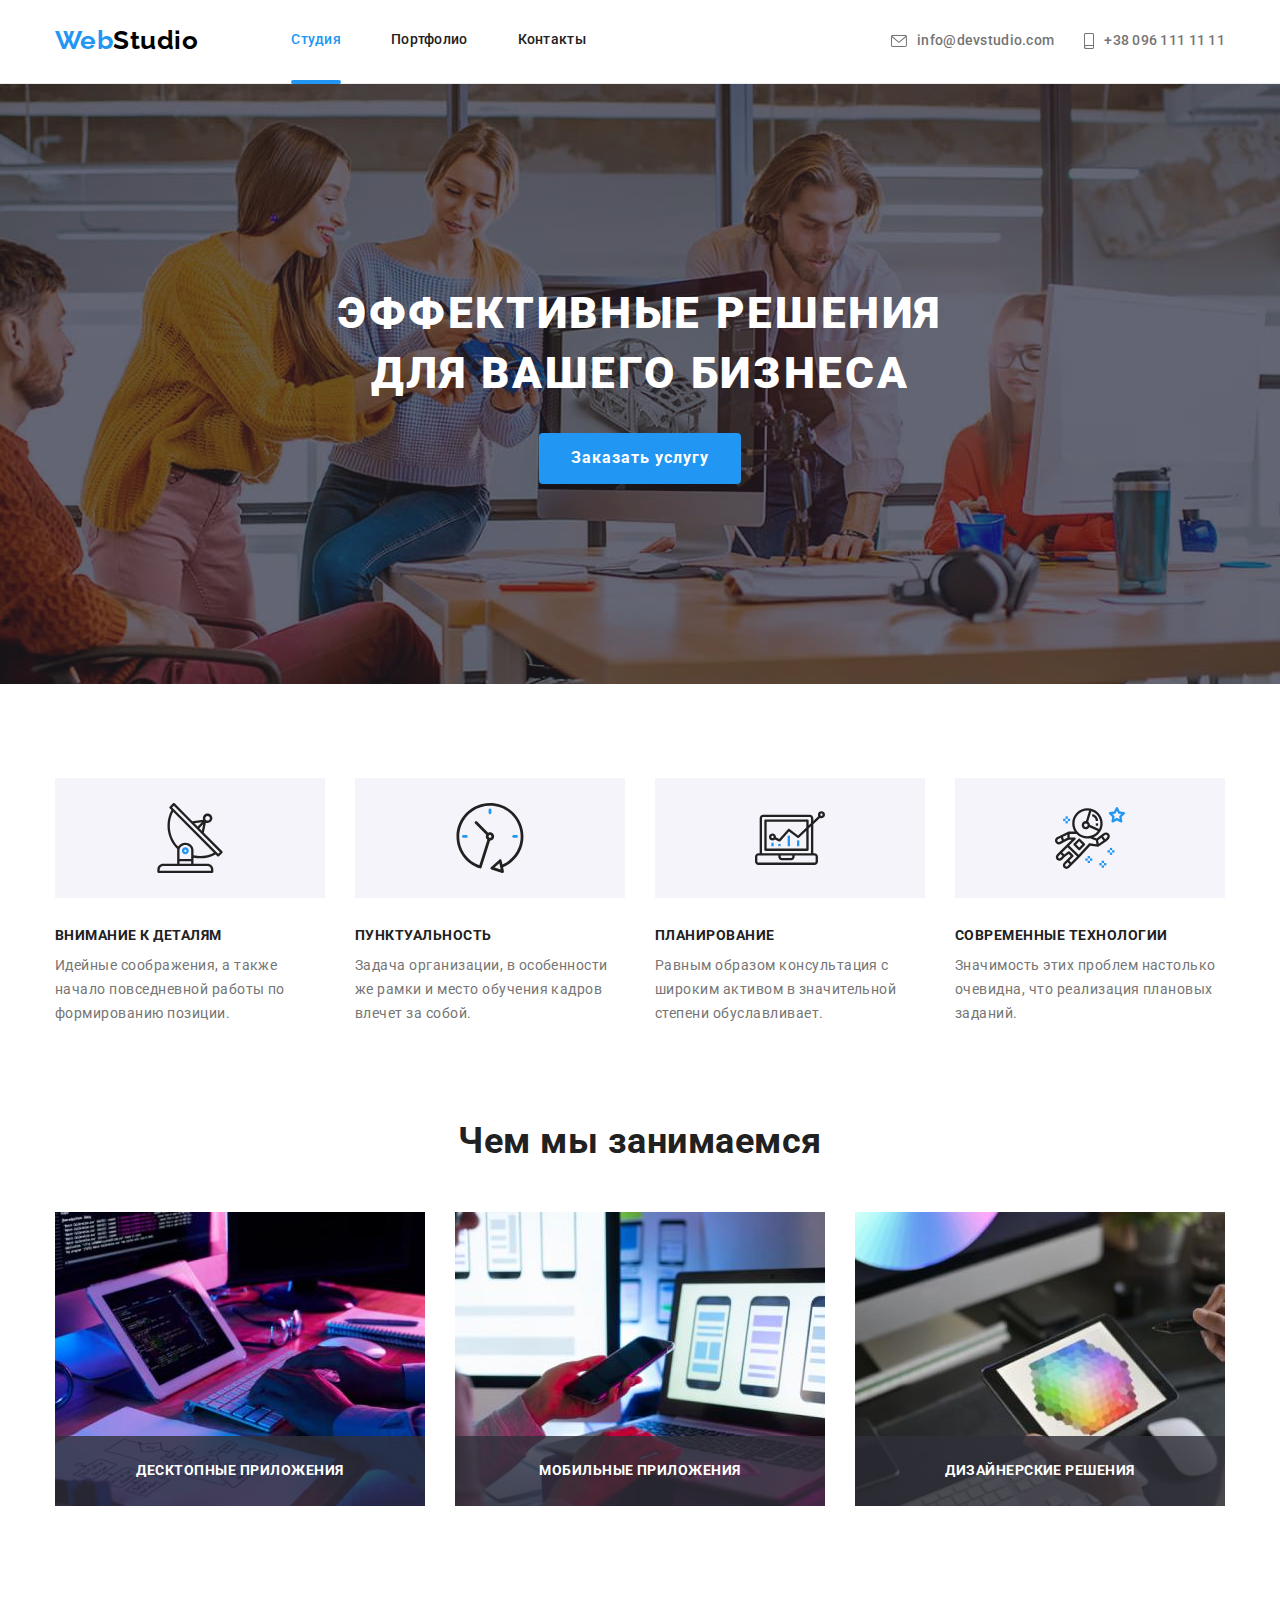
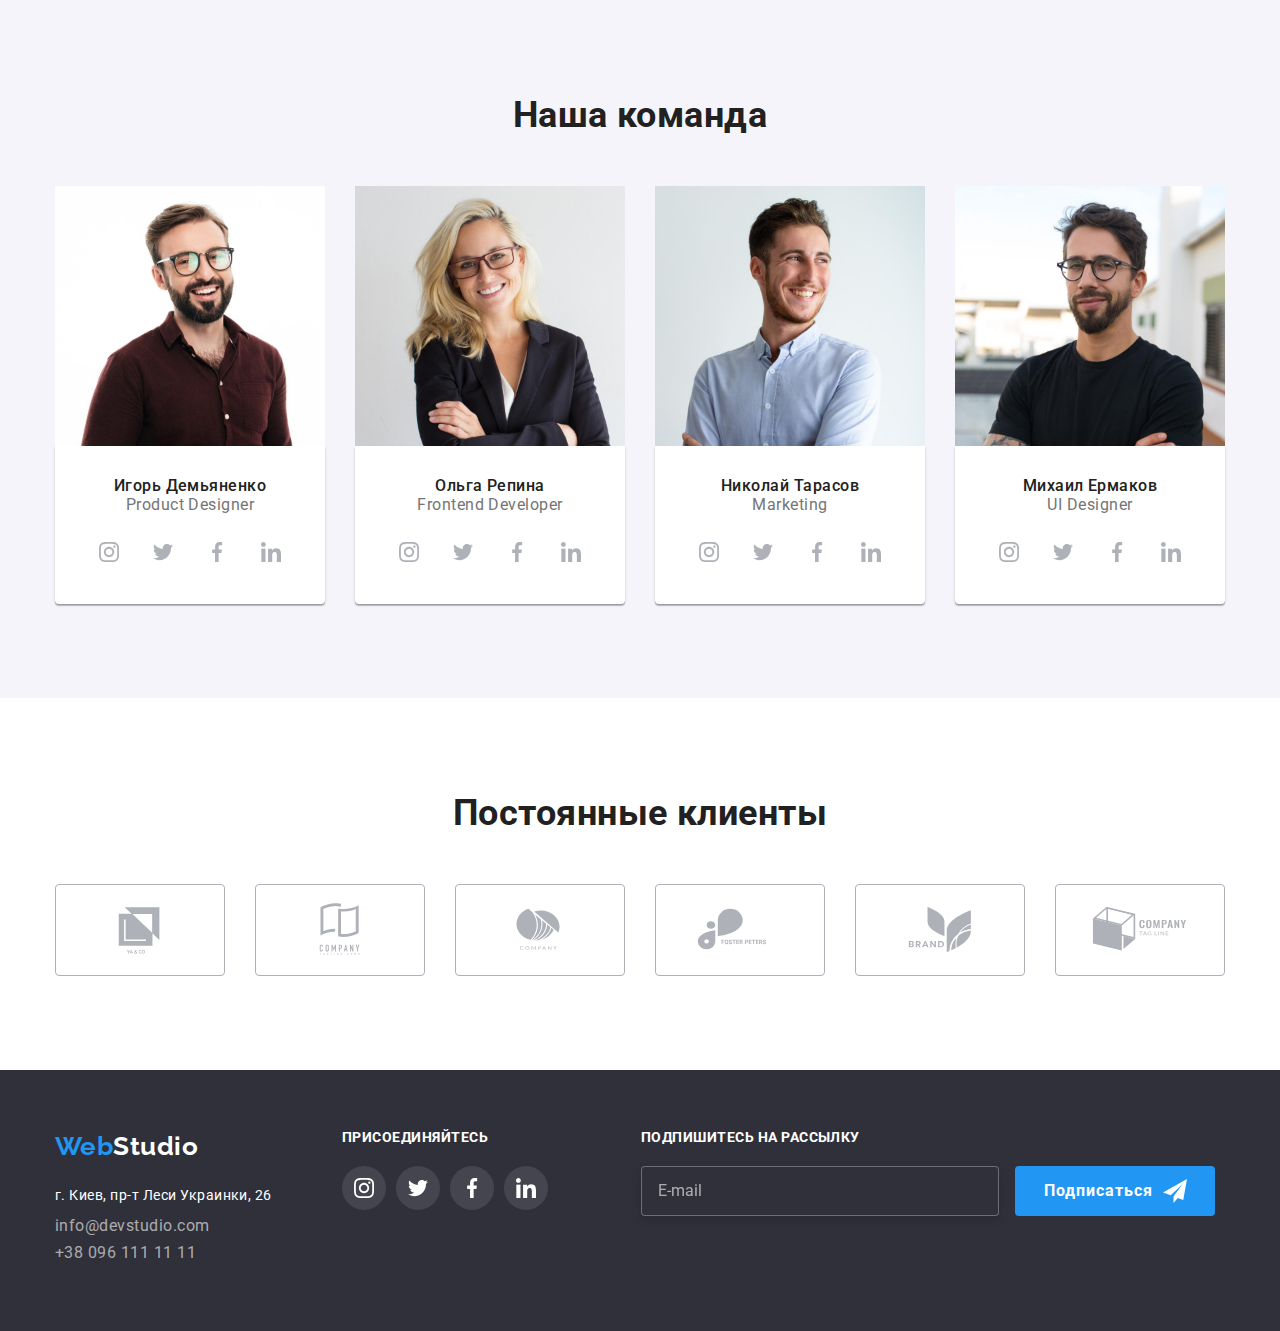
==== index.html @ 159c9cdd "create hw-7" ====
<!DOCTYPE html>
<html lang="ru">

<head>
  <meta charset="UTF-8" />
  <meta http-equiv="X-UA-Compatible" content="IE=edge" />
  <meta name="viewport" content="width=device-width, initial-scale=1.0" />
  <title>Document</title>
  <link rel="preconnect" href="https://fonts.googleapis.com" />
  <link rel="preconnect" href="https://fonts.gstatic.com" crossorigin />
  <link href="https://fonts.googleapis.com/css2?family=Raleway:wght@500&family=Roboto:wght@400;500;700;900&display=swap"
    rel="stylesheet" />
  <link rel="stylesheet" href="https://cdnjs.cloudflare.com/ajax/libs/modern-normalize/1.1.0/modern-normalize.min.css">
  <link rel="stylesheet" href="./css/styles.css" />
</head>


<!-- header -->
<header class="header">
  <div class="container flex">
    <nav class="nav-flex">
      <a class="logo" href="./index.html">Web<span class="logo-header">Studio</span></a>
      <ul class="site-nav">
        <li class="item"><a href="./index.html" class="link current">Студия</a>
        </li>
        <li class="item"><a href="./portfolio.html" class="link">Портфолио</a></li>
        <li class="item"><a href="" class="link">Контакты</a></li>
      </ul>
    </nav>
    <ul class="contact-us">
      <li class="tell-mail">

        <a href="mailto:info@devstudio.com" class="contact">
          <svg class="icon-envelope" width="16" height="12">
            <use href=" ./img/icons.svg#icon-envelope"></use>
          </svg>
          info@devstudio.com</a>

      </li>
      <li class="tell-mail">
        <a href="tell:+380961111111" class="contact">
          <svg class="icon-smartphone" width="10" height="16">
            <use href="./img/icons.svg#icon-smartphone"></use>
          </svg>
          +38 096 111 11 11
        </a>
      </li>
    </ul>
  </div>
</header>

<!-- main -->
<main>

  <!-- banner -->
  <section class="banner">
    <h1 class="banner-title">Эффективные решения <br />для вашего бизнеса</h1>
    <button type="button" class="button primary" data-modal-open>Заказать услугу</button>
  </section>

  <!-- skills -->
  <section class="section skills">
    <div class="container">
      <h2 class="section-title visually-hidden">skills</h2>
      <ul class="list">
        <li class="item">
          <div class="skills-picture">
            <svg class="skills-icon" width="70" height="70">
              <use href="./img/icons.svg#icon-antenna"></use>
            </svg>
          </div>
          <h3 class="title">Внимание к деталям</h3>
          <p class="desc">
            Идейные соображения, а также начало повседневной работы по формированию позиции.
          </p>
        </li>
        <li class="item">
          <div class="skills-picture">
            <svg class="skills-icon" width="70" height="70">
              <use href="./img/icons.svg#icon-clock"></use>
            </svg>
          </div>
          <h3 class="title">Пунктуальность</h3>
          <p class="desc">
            Задача организации, в особенности же рамки и место обучения кадров влечет за собой.
          </p>
        </li>
        <li class="item">
          <div class="skills-picture">
            <svg class="skills-icon" width="70" height="70">
              <use href="./img/icons.svg#icon-diagram"></use>
            </svg>
          </div>
          <h3 class="title">Планирование</h3>
          <p class="desc">
            Равным образом консультация с широким активом в значительной степени обуславливает.
          </p>
        </li>
        <li class="item">
          <div class="skills-picture">
            <svg class="skills-icon" width="70" height="70">
              <use href="./img/icons.svg#icon-astronaut"></use>
            </svg>
          </div>
          <h3 class="title">Современные технологии</h3>
          <p class="desc">
            Значимость этих проблем настолько очевидна, что реализация плановых заданий.
          </p>
        </li>
      </ul>
    </div>
  </section>


  <!-- our specialization -->
  <section class="section specialization">
    <div class="container">
      <h2 class="section-title">Чем мы занимаемся</h2>
      <ul class="list">
        <li class="item">
          <h3 class="title specialization-desc">Десктопные приложения</h3>
          <img src="./img/work-on-laptop1.jpg" alt="Робота на планшеті" width="370" />
        </li>
        <li class="item">
          <h3 class="title specialization-desc">Мобильные приложения</h3>
          <img src="./img/work-on-laptop2.jpg" alt="Робота за ноутбуком" width="370" />
        </li>
        <li class="item">
          <h3 class="title specialization-desc">Дизайнерские решения</h3>
          <img src="./img/work-on-laptop3.jpg" alt="Робота на планшеті" width="370" />
        </li>
      </ul>
    </div>
  </section>


  <!--our crew -->
  <section class="section crew">
    <div class="container">
      <h2 class="section-title">Наша команда</h2>
      <ul class="list">
        <li class="item">
          <img src="./img/ihor-demianenko.jpg" alt="Игорь Демьяненко" width="270" />
          <div class="crew-info">
            <h3 class="title">Игорь Демьяненко</h3>
            <p class="desc">Product Designer</p>

            <!-- social links -->
            <ul class="social-links">
              <li>
                <a href="" class="list-link">
                  <svg class="link-ikon" width="20" height="20">
                    <use href="./img/icons.svg#icon-instagram"></use>
                  </svg>
                </a>
              </li>
              <li>
                <a href="" class="list-link">
                  <svg class=" link-ikon" width="20" height="20">
                    <use href="./img/icons.svg#icon-twitter"></use>
                  </svg>
                </a>
              </li>
              <li>
                <a href="" class="list-link">
                  <svg class=" link-ikon" width="20" height="20">
                    <use href="./img/icons.svg#icon-facebook"></use>
                  </svg>
                </a>
              </li>
              <li>
                <a href="" class="list-link">
                  <svg class=" link-ikon" width="20" height="20">
                    <use href="./img/icons.svg#icon-linkedin"></use>
                  </svg>
                </a>
              </li>
            </ul>
            <!-- end social links -->

          </div>

        </li>
        <li class="item">
          <img src="./img/olha-repina.jpg" alt="Ольга Репина" width="270" />

          <div class="crew-info">
            <h3 class="title">Ольга Репина</h3>
            <p class="desc">Frontend Developer</p>

            <!-- social links -->
            <ul class="social-links">
              <li>
                <a href="" class="list-link">
                  <svg class="link-ikon" width="20" height="20">
                    <use href="./img/icons.svg#icon-instagram"></use>
                  </svg>
                </a>

              </li>
              <li>
                <a href="" class="list-link">
                  <svg class=" link-ikon" width="20" height="20">
                    <use href="./img/icons.svg#icon-twitter"></use>
                  </svg>
                </a>
              </li>
              <li>
                <a href="" class="list-link">
                  <svg class=" link-ikon" width="20" height="20">
                    <use href="./img/icons.svg#icon-facebook"></use>
                  </svg>
                </a>
              </li>
              <li>
                <a href="" class="list-link">
                  <svg class=" link-ikon" width="20" height="20">
                    <use href="./img/icons.svg#icon-linkedin"></use>
                  </svg>
                </a>
              </li>
            </ul>
          </div>

        </li>
        <li class="item">
          <img src="./img/nikolai-tarasov.jpg" alt="Николай Тарасов" width="270" />

          <div class="crew-info">
            <h3 class="title">Николай Тарасов</h3>
            <p class="desc">Marketing</p>

            <!-- social links -->
            <ul class="social-links">
              <li>
                <a href="" class="list-link">
                  <svg class="link-ikon" width="20" height="20">
                    <use href="./img/icons.svg#icon-instagram"></use>
                  </svg>
                </a>

              </li>
              <li>
                <a href="" class="list-link">
                  <svg class=" link-ikon" width="20" height="20">
                    <use href="./img/icons.svg#icon-twitter"></use>
                  </svg>
                </a>
              </li>
              <li>
                <a href="" class="list-link">
                  <svg class=" link-ikon" width="20" height="20">
                    <use href="./img/icons.svg#icon-facebook"></use>
                  </svg>
                </a>
              </li>
              <li>
                <a href="" class="list-link">
                  <svg class=" link-ikon" width="20" height="20">
                    <use href="./img/icons.svg#icon-linkedin"></use>
                  </svg>
                </a>
              </li>
            </ul>
          </div>

        </li>
        <li class="item">
          <img src="./img/mikhail-ermakov.jpg" alt="Михаил Ермаков" width="270" />

          <div class="crew-info">
            <h3 class="title">Михаил Ермаков</h3>
            <p class="desc">UI Designer</p>

            <!-- social links -->
            <ul class="social-links">
              <li>
                <a href="" class="list-link">
                  <svg class="link-ikon" width="20" height="20">
                    <use href="./img/icons.svg#icon-instagram"></use>
                  </svg>
                </a>

              </li>
              <li>
                <a href="" class="list-link">
                  <svg class=" link-ikon" width="20" height="20">
                    <use href="./img/icons.svg#icon-twitter"></use>
                  </svg>
                </a>
              </li>
              <li>
                <a href="" class="list-link">
                  <svg class=" link-ikon" width="20" height="20">
                    <use href="./img/icons.svg#icon-facebook"></use>
                  </svg>
                </a>
              </li>
              <li>
                <a href="" class="list-link">
                  <svg class=" link-ikon" width="20" height="20">
                    <use href="./img/icons.svg#icon-linkedin"></use>
                  </svg>
                </a>
              </li>
            </ul>
          </div>

        </li>
      </ul>
    </div>
  </section>

  <!-- our clients -->
  <section class="section clients">
    <h2 class="section-title">Постоянные клиенты</h2>
    <ul class="container list-client">
      <li class="list-icon">
        <a href="" class="link-client">
          <svg class="clients-icon" width="106" height="60">
            <use href=" ./img/icons.svg#icon-logo-1"></use>
          </svg>
        </a>
      </li>
      <li class=" list-icon">
        <a href="" class=" link-client">
          <svg class="clients-icon" width="106" height="60">
            <use href=" ./img/icons.svg#icon-logo-2"></use>
          </svg>
        </a>
      </li>
      <li class=" list-icon">
        <a href="" class=" link-client">
          <svg class="clients-icon" width="106" height="60">
            <use href=" ./img/icons.svg#icon-logo-3"></use>
          </svg>
        </a>
      </li>
      <li class=" list-icon">
        <a href="" class=" link-client">
          <svg class="clients-icon" width="106" height="60">
            <use href=" ./img/icons.svg#icon-logo-4"></use>
          </svg>
        </a>
      </li>
      <li class=" list-icon">
        <a href="" class=" link-client">
          <svg class="clients-icon" width="106" height="60">
            <use href=" ./img/icons.svg#icon-logo-5"></use>
          </svg>
        </a>
      </li>
      <li class=" list-icon">
        <a href="" class=" link-client">
          <svg class="clients-icon" width="106" height="60">
            <use href=" ./img/icons.svg#icon-logo-6"></use>
          </svg>
        </a>
      </li>

    </ul>
  </section>

</main>


<!-- footer -->
<footer class=" color-footer">
  <div class="container footer-flex">

    <div class="info-footer">
      <a class="logo footer" href="./index.html">Web<span class="logo-footer">Studio</span></a>
      <address class="adress">г. Киев, пр-т Леси Украинки, 26</address>
      <ul>
        <li><a href="mailto:info@devstudio.com" class="contact-footer">info@devstudio.com</a></li>
        <li><a href="tel:+380961111111" class="contact-footer">+38 096 111 11
            11</a></li>
      </ul>
    </div>

    <div class="link-footer">
      <h3 class="title-links-footer">Присоединяйтесь</h3>
      <!-- social links -->
      <ul class="social-links">
        <li>
          <a href="" class="list-link footer-links">
            <svg class="link-ikon" width="20" height="20">
              <use href="./img/icons.svg#icon-instagram"></use>
            </svg>
          </a>
        </li>
        <li>
          <a href="" class="list-link footer-links">
            <svg class=" link-ikon" width="20" height="20">
              <use href="./img/icons.svg#icon-twitter"></use>
            </svg>
          </a>
        </li>
        <li>
          <a href="" class="list-link footer-links">
            <svg class=" link-ikon" width="20" height="20">
              <use href="./img/icons.svg#icon-facebook"></use>
            </svg>
          </a>
        </li>
        <li>
          <a href="" class="list-link footer-links">
            <svg class=" link-ikon" width="20" height="20">
              <use href="./img/icons.svg#icon-linkedin"></use>
            </svg>
          </a>
        </li>
      </ul>
      <!-- end social links -->
    </div>

    <form class="form-footer">
      <label for="email" class="subscribe">
        <span class="title-links-footer">
          Подпишитесь на рассылку
        </span>
        <input type="text" name="email" id="email" placeholder="E-mail">

      </label>
      <button type="submit" class="button primary">
        Подписаться
        <svg class="icon-send" width="24" height="24">
          <use href="./img/icons.svg#icon-send"></use>
        </svg>
      </button>
    </form>

  </div>



</footer>

<!-- MODAL WINDOW -->
<div class="backdrop is-hidden" data-modal>
  <div class="modal">
    <button type="button" class="close" data-modal-close>
      <svg width="20" height="20">
        <use href="./img/icons.svg#icon-close"></use>
      </svg>
    </button>
    <form>
      <h3 class="modal-name">Оставьте свои данные, мы вам перезвоним</h3>

      <label class="form-field">
        <span>Имя</span>
        <input type="text" name="name">
        <svg class="form-icon" width="18" height="18">
          <use href="./img/icons.svg#icon-person-black"></use>
        </svg>

      </label>

      <label class="form-field">
        <span>Телефон</span>
        <input type="tel" name="tel" placeholder=" ">
        <svg class="form-icon" width="18" height="18">
          <use href="./img/icons.svg#icon-phone-black"></use>
        </svg>
      </label>

      <label class="form-field">
        <span>Почта</span>
        <input type="email" name="mail">
        <svg class="form-icon" width="18" height="18">
          <use href="./img/icons.svg#icon-email-black"></use>
        </svg>

      </label>

      <label class="form-field">
        <span>Комментарий</span>
        <textarea name="comment" rows="5" placeholder="Введите текст"></textarea>
      </label>


      <label for="agree" class="agree">
        <input class="checkbox" type="checkbox" name="agreement" value="agree" id="agree">
        <svg class="check-icon" width="16" height="15">
          <use href="./img/icons.svg#icon-check"></use>
        </svg>
        <span class="check"> </span>
        Соглашаюсь с рассылкой и принимаю
      </label>
      <a href=""> Условия договора</a>
      <button type="submit" class="button primary pull">Отправить</button>

    </form>
  </div>
</div>

<script src="./js/modal.js"></script>

</body>

</html>
---- css/styles.css ----
:root {
  --main-text-color: #757575;
  --secondary-text-color: #212121;
  --accent-color: #2196f3;
  --main-white-color: #ffffff;
  --secondary-background-color: #f5f4fa;
  --work-examples-gap: 30px;
  --main-icon-color: #AFB1B8;
}


html {
  box-sizing: border-box;
}

*,
*::before,
*::after {
  box-sizing: inherit;
}

h1,
h2,
h3,
ul,
p {
  margin: 0;
  padding: 0;
}

img {
  display: block;
  max-width: 100%;
  height: auto;
}

ul {
  list-style: none;
}

a {
  text-decoration: none;
  display: inline-block;
}

body {
  font-family: Roboto, sans-serif;
  color: var(--main-text-color);
  letter-spacing: 0.03em;
}

.visually-hidden {
  position: absolute;
  width: 1px;
  height: 1px;
  padding: 0;
  margin: -1px;
  overflow: hidden;
  clip: rect(0, 0, 0, 0);
  white-space: nowrap;
  border: 0;
}

.container {
  width: 1200px;
  margin-left: auto;
  margin-right: auto;
  padding: 0 15px;
}

.header {
  align-items: center;
  border-bottom: 1px solid #ECECEC;
}

.container.flex {
  justify-content: space-between;
  display: flex;
  align-items: center;
}



/* logo */
.logo {
  display: flex;
  align-items: center;
  padding-bottom: 25px;
  padding-top: 24px;

  font-family: 'Raleway', sans-serif;
  font-weight: 700;
  font-size: 26px;
  line-height: 1.3;
  margin-right: 93px;

  transition-duration: 250ms;
  transition-timing-function: cubic-bezier(0.4, 0, 0.2, 1);
}

.logo.footer {
  padding: 0;
  margin-right: 0;
}

.logo .logo-header {
  color: #000000;

  transition-duration: 250ms;
  transition-timing-function: cubic-bezier(0.4, 0, 0.2, 1);
}

.logo .logo-footer {
  color: var(--main-white-color);

  transition-property: color;
  transition-duration: 250ms;
  transition-timing-function: cubic-bezier(0.4, 0, 0.2, 1);
}

.logo,
.logo-footer:hover,
.logo-footer:focus,
.logo-header:hover,
.logo-header:focus {
  color: var(--accent-color);
}



/* site-nav */
.nav-flex {
  display: flex;
}

.site-nav {
  display: flex;



  font-weight: 500;
  font-size: 14px;
  line-height: 1.14;
  letter-spacing: 0.02em;

}

.site-nav .item+.item {
  margin-left: 50px;
}

.site-nav .link {
  color: var(--secondary-text-color);
  padding-top: 32px;
  padding-bottom: 32px;


  transition: color 250ms cubic-bezier(0.4, 0, 0.2, 1);
}

.site-nav .link:hover,
.site-nav .link:focus {
  color: var(--accent-color);

}

.site-nav .link.current {
  color: var(--accent-color);
}

.site-nav .item {
  position: relative;
}

.link.current::after {
  content: "";
  display: flex;
  background-color: var(--accent-color);
  border: 2px solid var(--accent-color);
  border-radius: 2px;
  width: 100%;
  position: absolute;
  right: 0px;
  bottom: -1px;
}

/* contact-us */




.contact-us {
  display: flex;


  font-weight: 500;
  font-size: 14px;
  line-height: 1.14;
  letter-spacing: 0.02em;
}

.contact-us .contact {
  padding-top: 32px;
  padding-bottom: 32px;
  color: var(--main-text-color);
  fill: var(--main-text-color);
}


.contact-us>.tell-mail:not(:last-child) {
  margin-right: 30px;
}

.icon-smartphone,
.icon-envelope {
  margin-right: 10px;
}

.contact {
  display: flex;
  align-items: center;

  transition: color 250ms cubic-bezier(0.4, 0, 0.2, 1),
    fill 250ms cubic-bezier(0.4, 0, 0.2, 1);
}

.contact:hover,
.contact:focus {
  color: var(--accent-color);
  fill: var(--accent-color);

}





/* section */
.section {
  padding-top: 94px;
  padding-bottom: 94px;
}

.skills .title {
  margin-bottom: 10px;
}

.section-title {
  font-weight: 700;
  font-size: 36px;
  line-height: 1.17;
  text-align: center;
  color: var(--secondary-text-color);
  margin-bottom: 50px;
}




/* banner */
.banner {
  max-width: 1600px;
  height: 600px;
  margin-left: auto;
  margin-right: auto;

  background-image:
    linear-gradient(rgba(47, 48, 58, 0.4),
      rgba(47, 48, 58, 0.4)),
    url(../img/zastavka.jpg);

  background-position: center;
  background-repeat: no-repeat;


  text-align: center;
  padding: 200px 0;

}

.banner-title {
  font-weight: 900;
  font-size: 44px;
  line-height: 1.36;
  letter-spacing: 0.06em;
  text-transform: uppercase;
  color: var(--main-white-color);
  margin-bottom: var(--work-examples-gap);
}



/*button*/
.button {
  font-family: inherit;
  cursor: pointer;
  /* min-width: none; */
  /* display: block; */
  border-radius: 4px;
}

.button.secondary.current {
  background: var(--accent-color);
  color: var(--main-white-color);
}

.button.primary {
  padding: 10px 32px;
  font-weight: 700;
  font-size: 16px;
  line-height: 1.88;
  letter-spacing: 0.06em;
  background-color: var(--accent-color);
  color: var(--main-white-color);
  border: none;

  transition-property: background-color;
  transition-duration: 250ms;
  transition-timing-function: cubic-bezier(0.4, 0, 0.2, 1);
}

.button.primary:hover,
.button.primary:focus {
  background: #188CE8;

}

.button.secondary {
  font-weight: 500;
  font-size: 16px;
  line-height: 1.62;
  color: var(--secondary-text-color);
  background: var(--secondary-background-color);
  border: none;
  padding: 6px 22px;

  box-shadow: none;
  transition-property: background-color, color, box-shadow;
  transition-duration: 250ms;
  transition-timing-function: cubic-bezier(0.4, 0, 0.2, 1);
}

.button.secondary:hover,
.button.secondary:focus {
  background: var(--accent-color);
  color: var(--main-white-color);
  box-shadow: 0px 3px 1px rgba(0, 0, 0, 0.1), 0px 1px 2px rgba(0, 0, 0, 0.08), 0px 2px 2px rgba(0, 0, 0, 0.12);
}



/* skills */
.section.skills {
  padding-bottom: 0;
}

.skills .title {
  font-weight: 700;
  font-size: 14px;
  line-height: 1.14;
  text-transform: uppercase;
  color: var(--secondary-text-color);
}

.skills .desc {
  font-size: 14px;
  line-height: 1.71;
}



.skills .list {
  display: flex;
}

.skills .item {
  flex-basis: calc((100% - (3 * 30px) / 4));
  margin-right: 30px;

}

.skills .item:last-child {
  margin-right: 0;
}

.skills-picture {
  width: 270px;
  height: 120px;
  background-color: var(--secondary-background-color);
  margin-bottom: 30px;
}

.skills-picture {
  display: flex;
  justify-content: center;
  align-items: center;
}



/* our specialization */
.specialization .list {
  display: flex;
}



.specialization .list .item {
  width: calc((100% - (3 * 30px) / 4));
  margin-right: 30px;
}

.specialization .list .item:last-child {
  margin-right: 0;
}

.specialization .item {
  position: relative;
}

.specialization-desc {
  text-align: center;
  font-weight: 700;
  font-size: 14px;
  line-height: 1.14;
  text-transform: uppercase;
  color: var(--main-white-color);
  background-color: rgba(47, 48, 58, 0.8);

  position: absolute;
  bottom: 0px;
  left: 0px;
  width: 100%;
  height: 70px;
  display: flex;
  justify-content: center;
  align-items: center;
}



/* our crew */
.section.crew {
  background-color: var(--secondary-background-color);
  text-align: center;
  padding-bottom: 94px;

}

.crew .title {
  font-weight: 500;
  font-size: 16px;
  line-height: 1.19;
  color: var(--secondary-text-color);
}

.crew .desc {
  font-size: 16px;
  line-height: 1.19;
  margin-bottom: 16px;
}

.crew .list {
  display: flex;

}

.crew .list .item:not(:last-child) {
  margin-right: var(--work-examples-gap);
}

.crew-info {
  background-color: var(--main-white-color);
  padding-top: var(--work-examples-gap);
  padding-bottom: var(--work-examples-gap);
  box-shadow: 0px 1px 3px rgba(0, 0, 0, 0.12), 0px 1px 1px rgba(0, 0, 0, 0.14), 0px 2px 1px rgba(0, 0, 0, 0.2);
  border-radius: 0px 0px 4px 4px;
}



/* SOCIAL LINKS */

.social-links {
  display: inline-flex;
}

.social-links>li:not(:last-child) {
  margin-right: 10px;
}

.list-link {
  width: 44px;
  height: 44px;
  display: flex;
  justify-content: center;
  align-items: center;
  fill: var(--main-icon-color);
  border-radius: 22px;

  transition-property: background-color, fill;
  transition-duration: 250ms;
  transition-timing-function: cubic-bezier(0.4, 0, 0.2, 1);
}

.list-link:hover,
.list-link:focus {
  background-color: var(--accent-color);
  fill: var(--main-white-color);
}






/* clients */

.list-client {
  display: flex;
}

.list-icon {
  margin-right: 30px;
}

.list-icon:last-child {
  margin-right: 0px;
}

.link-client {
  width: 170px;
  height: 92px;
  border: 1px solid var(--main-icon-color);
  border-radius: 4px;
  fill: var(--main-icon-color);

  display: flex;
  justify-content: center;
  align-items: center;

  transition-property: fill;
  transition-duration: 250ms;
  transition-timing-function: cubic-bezier(0.4, 0, 0.2, 1);
}

.link-client:hover,
.link-client:focus {
  fill: var(--accent-color);
}





/* footer */
.color-footer .logo {
  margin-bottom: 20px;
}

.adress {
  font-style: normal;
  font-size: 14px;
  line-height: 1.71;
  color: var(--main-white-color);
  margin-bottom: 9px;
}

.color-footer {
  background: #2f303a;
  padding: 60px 0;

}

.contact-footer {
  color: rgba(255, 255, 255, 0.6);
  margin-bottom: 9px;

  transition-property: color;
  transition-duration: 250ms;
  transition-timing-function: cubic-bezier(0.4, 0, 0.2, 1);
}

.contact-footer:hover,
.contact-footer:focus {
  color: var(--accent-color);
}

.footer-flex {
  display: flex;
}

.info-footer {
  margin-right: 70px;
}

.title-links-footer {
  font-weight: 700;
  font-size: 14px;
  line-height: 1.14;
  text-transform: uppercase;
  margin-bottom: 20px;
  color: var(--main-white-color);
  text-align: left;
  display: block;
}

.footer-links {
  fill: var(--main-white-color);
  background: rgba(255, 255, 255, 0.1);
  border-radius: 25px
}

.link-footer {
  margin-right: 93px;
}



.form-footer h3 {
  margin-bottom: 20px;
}

.form-footer .button {
  display: inline-flex;
  align-items: center;
  padding-left: 29px;
  padding-right: 28px;
}

.icon-send {
  margin-left: 10px;
}

.subscribe {
  margin-right: 12px;
}

.subscribe input::placeholder {
  color: rgba(255, 255, 255, 0.6);
}

.subscribe input {
  width: 358px;
  height: 50px;
  /* padding-top: 15px;
  padding-bottom: 15px; */
  padding-left: 16px;

  background-color: #2f303a;
  color: rgba(237, 72, 72, 0.6);
  border: 1px solid rgba(255, 255, 255, 0.3);
  filter: drop-shadow(0px 4px 4px rgba(0, 0, 0, 0.15));
  border-radius: 4px;

}

/* NEXT PAGE */




/* PORTFOLIO */

.filtres {
  margin-bottom: 50px;
}

.portfolio .filtres {
  display: flex;

  justify-content: center;
}

.portfolio .filtres li:not(:last-child) {
  margin-right: 8px;
}

.work-examples {
  display: flex;
  flex-wrap: wrap;
  margin-left: calc(-1*var(--work-examples-gap));
  margin-top: calc(-1*var(--work-examples-gap));
  list-style: none;
}

.work-examples .example {
  flex-basis: calc(100% / 3 - var(--work-examples-gap));
  margin-left: var(--work-examples-gap);
  margin-top: var(--work-examples-gap);

}

.work-examples .title {
  font-weight: 700;
  font-size: 18px;
  line-height: 2;
  letter-spacing: 0.06em;
  margin-bottom: 4px;
  color: var(--secondary-text-color);
}

.work-examples .disc {
  font-size: 16px;
  line-height: 1.88;
  color: var(--main-text-color);
}

.subscribe-card {
  padding-left: 24px;
  padding-right: 24px;
  padding-top: 20px;
  padding-bottom: 20px;
  border-left: 1px solid #EEEEEE;
  border-right: 1px solid #EEEEEE;
  border-bottom: 1px solid #EEEEEE;
}

.example {
  box-shadow: none;
  transition-property: box-shadow;
  transition-duration: 250ms;
  transition-timing-function: cubic-bezier(0.4, 0, 0.2, 1);
}

.example:hover,
.example:focus {
  box-shadow: 0px 1px 1px rgba(0, 0, 0, 0.12), 0px 4px 4px rgba(0, 0, 0, 0.06), 1px 4px 6px rgba(0, 0, 0, 0.16);

}

.example .thumb-desc {
  position: relative;
  overflow: hidden;
}

.example-desc {
  position: absolute;
  top: 0px;
  left: 0px;
  width: 100%;
  height: 100%;
  transform: translateY(100%);
  transition-duration: 250ms;
  transition-timing-function: cubic-bezier(0.4, 0, 0.2, 1);

  font-weight: 400;
  font-size: 18px;
  line-height: 1.56;
  color: var(--main-white-color);
  background-color: rgba(33, 150, 243, 0.9);
  text-align: center;

  display: flex;
  justify-content: center;
  align-items: center;


}


.example:hover .example-desc,
.example:focus .example-desc {
  transform: translateY(0);
}

/*  MODAL WINDOW */
.backdrop {
  position: fixed;
  top: 0;
  left: 0;
  width: 100%;
  height: 100%;

  background-color: rgba(0, 0, 0, 0.2);

  opacity: 1;

  transition: opacity 250ms cubic-bezier(0.4, 0, 0.2, 1);
}

.backdrop.is-hidden {
  opacity: 0;
  pointer-events: none;
  /* visibility: hidden; */

}

.backdrop.is-hidden .modal {
  transform: scale(0.8) translate(-50%, -50%);
  /* opacity 1; */
}

.modal {
  position: absolute;
  left: 50%;
  top: 50%;
  padding: 40px;


  width: 528px;
  height: 581px;
  background-color: var(--main-white-color);

  transform: scale(1) translate(-50%, -50%);

  transition: transform 250ms cubic-bezier(0.4, 0, 0.2, 1);
  /* transform: translate(-100% -100%); */
}

.close {
  position: absolute;
  right: 8px;
  top: 8px;

  width: 30px;
  height: 30px;
  border: 1px solid rgba(0, 0, 0, 0.1);
  border-radius: 20px;
  cursor: pointer;
  background-color: var(--main-white-color);

  display: flex;
  justify-content: center;
  align-items: center;
  transition-duration: 250ms;
  transition-timing-function: cubic-bezier(0.4, 0, 0.2, 1);
}

.close:focus,
.close:hover {
  fill: var(--accent-color);

}




/* form  */
form {
  text-align: center;
}


.modal-name {
  font-weight: 700;
  font-size: 20px;
  line-height: 1.15;
  color: var(--secondary-text-color);
  margin-bottom: 12px;
}

.modal .form-field {
  position: relative;

  font-weight: 400;
  font-size: 12px;
  line-height: 1.17;
  letter-spacing: 0.01em;
  text-align: left;


  /* display: flex;
  flex-direction: column; */
  display: block;
  justify-content: center;


  margin-bottom: 10px;
  padding: 0;
}

.form-field .form-icon {
  position: absolute;
  top: 29px;
  left: 12px;
}

.form-field span {
  margin-bottom: 4px;
  display: block;
}

.form-field input,
.form-field textarea {
  width: 100%;
  padding: 12px;
  border: 1px solid rgba(33, 33, 33, 0.2);
  border-radius: 4px;
  cursor: pointer;
  resize: none;
}

.form-field input {
  padding-left: 30px;
}

.form-field textarea::placeholder {
  color: rgba(117, 117, 117, 0.5);
}

input:focus~.form-icon {
  fill: var(--accent-color);

  transition-duration: 250ms;
  transition-timing-function: cubic-bezier(0.4, 0, 0.2, 1);
}

input:focus,
textarea:focus {
  outline: none;
  border: 1px solid var(--accent-color);

  transition-duration: 250ms;
  transition-timing-function: cubic-bezier(0.4, 0, 0.2, 1);
}

.form-field textarea {
  margin-bottom: 20px;
}

.checkbox {
  position: absolute;
  width: 1px;
  height: 1px;
  padding: 0;
  margin: -1px;
  overflow: hidden;
  clip: rect(0, 0, 0, 0);
  white-space: nowrap;
  border: 0;
}

.agree {
  position: relative;
  font-weight: 400;
  font-size: 14px;
  line-height: 1.71;
  margin-bottom: 30px;
  padding-left: 35px;


  display: flex;
  display: inline-block;
  justify-content: center;
  align-items: center;
}

form a {
  font-weight: 400;
  font-size: 14px;
  line-height: 1.71;
  display: inline-block;
  color: var(--accent-color);
}

.check {
  position: absolute;
  top: 4px;
  left: 10px;
  width: 16px;
  height: 15px;
  border: 2px solid var(--secondary-text-color);
  border-radius: 2px;

}

.check-icon {
  position: absolute;
  top: 4px;
  left: 10px;

  transition-duration: 250ms;
  transition-timing-function: cubic-bezier(0.4, 0, 0.2, 1);
}

.checkbox:checked+.check-icon {
  background-color: var(--accent-color);
  border-radius: 2px;
  z-index: 1;
}
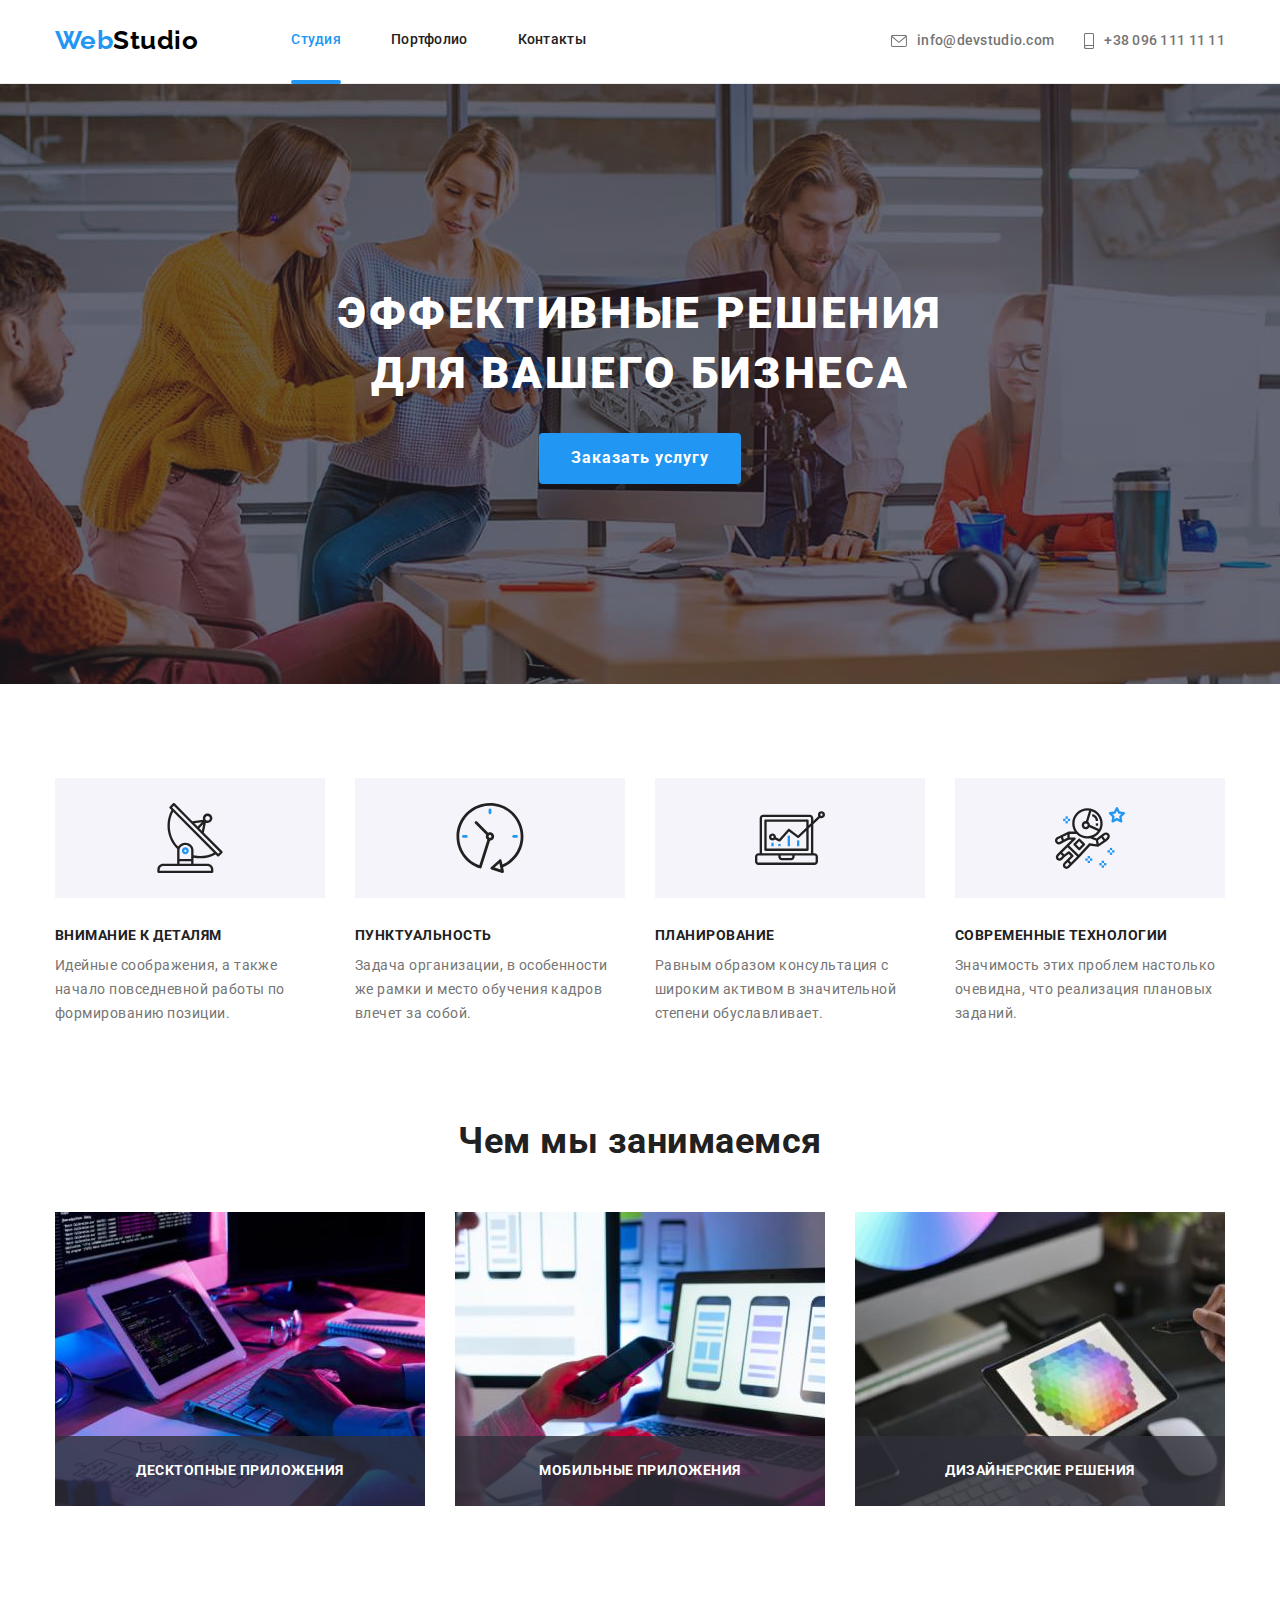
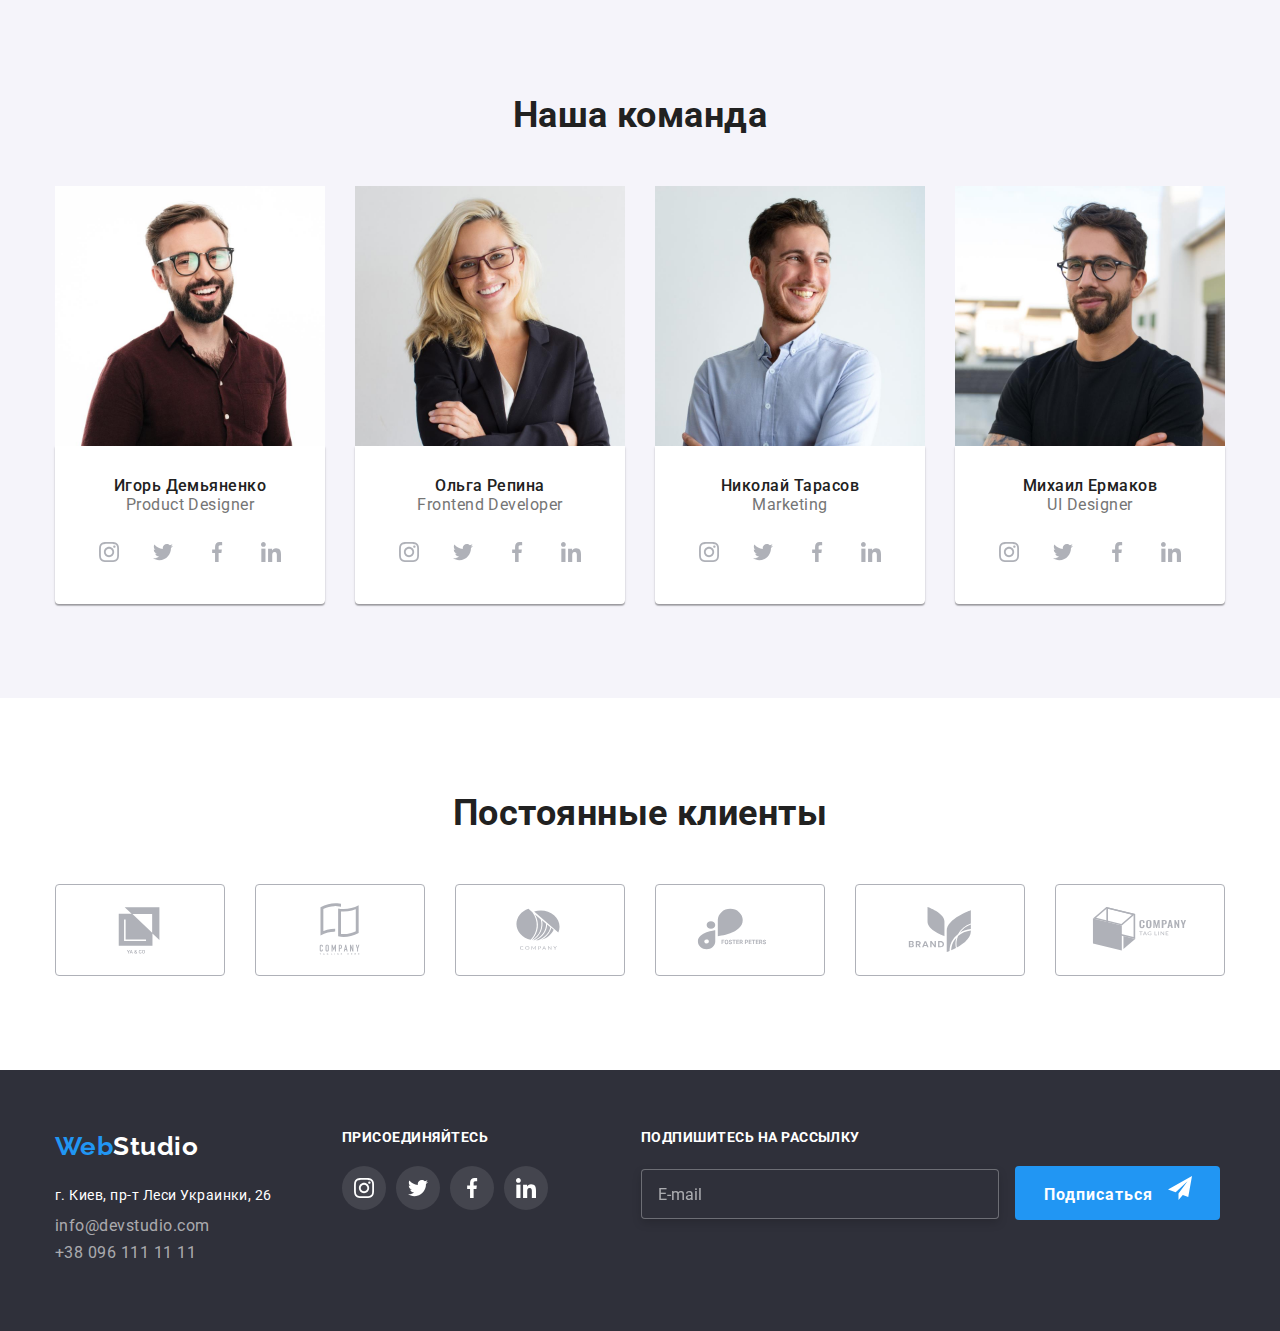
==== commit 546cf9ee: "add hw7" ====
--- a/index.html
+++ b/index.html
@@ -11,35 +11,38 @@
   <link href="https://fonts.googleapis.com/css2?family=Raleway:wght@500&family=Roboto:wght@400;500;700;900&display=swap"
     rel="stylesheet" />
   <link rel="stylesheet" href="https://cdnjs.cloudflare.com/ajax/libs/modern-normalize/1.1.0/modern-normalize.min.css">
-  <link rel="stylesheet" href="./css/styles.css" />
+  <link rel="stylesheet" href="./css/main.min.css" />
 </head>
 
 
 <!-- header -->
 <header class="header">
-  <div class="container flex">
-    <nav class="nav-flex">
-      <a class="logo" href="./index.html">Web<span class="logo-header">Studio</span></a>
+  <div class="container header__flex">
+    <nav class="header__nav">
+      <a class="logo" href="./index.html">Web<span class="logo__header--color">Studio</span></a>
+
       <ul class="site-nav">
-        <li class="item"><a href="./index.html" class="link current">Студия</a>
-        </li>
-        <li class="item"><a href="./portfolio.html" class="link">Портфолио</a></li>
-        <li class="item"><a href="" class="link">Контакты</a></li>
+        <li class="site-nav__item"><a href="./index.html" class="site-nav__link site-nav__current">Студия</a>
+        </li>
+        <li class="site-nav__item"><a href="./portfolio.html" class="site-nav__link">Портфолио</a></li>
+        <li class="site-nav__item"><a href="" class="site-nav__link">Контакты</a></li>
       </ul>
+
     </nav>
+
     <ul class="contact-us">
-      <li class="tell-mail">
-
-        <a href="mailto:info@devstudio.com" class="contact">
-          <svg class="icon-envelope" width="16" height="12">
+      <li class="contact-us__tell-mail">
+
+        <a href="mailto:info@devstudio.com" class="contact-us__contact">
+          <svg class="contact-us__icon--envelope" width="16" height="12">
             <use href=" ./img/icons.svg#icon-envelope"></use>
           </svg>
           info@devstudio.com</a>
 
       </li>
-      <li class="tell-mail">
-        <a href="tell:+380961111111" class="contact">
-          <svg class="icon-smartphone" width="10" height="16">
+      <li class="contact-us__tell-mail">
+        <a href="tell:+380961111111" class="contact-us__contact">
+          <svg class="contact-us__icon--phone" width="10" height="16">
             <use href="./img/icons.svg#icon-smartphone"></use>
           </svg>
           +38 096 111 11 11
@@ -54,56 +57,56 @@
 
   <!-- banner -->
   <section class="banner">
-    <h1 class="banner-title">Эффективные решения <br />для вашего бизнеса</h1>
-    <button type="button" class="button primary" data-modal-open>Заказать услугу</button>
+    <h1 class="banner__title">Эффективные решения <br />для вашего бизнеса</h1>
+    <button type="button" class="button button__primary" data-modal-open>Заказать услугу</button>
   </section>
 
   <!-- skills -->
   <section class="section skills">
     <div class="container">
-      <h2 class="section-title visually-hidden">skills</h2>
-      <ul class="list">
-        <li class="item">
-          <div class="skills-picture">
-            <svg class="skills-icon" width="70" height="70">
+      <h2 class="section__title visually-hidden">skills</h2>
+      <ul class="skills__list">
+        <li class="skills__item">
+          <div class="skills__picture">
+            <svg class="skills__icon" width="70" height="70">
               <use href="./img/icons.svg#icon-antenna"></use>
             </svg>
           </div>
-          <h3 class="title">Внимание к деталям</h3>
-          <p class="desc">
+          <h3 class="skills__title">Внимание к деталям</h3>
+          <p class="skills__desc">
             Идейные соображения, а также начало повседневной работы по формированию позиции.
           </p>
         </li>
-        <li class="item">
-          <div class="skills-picture">
-            <svg class="skills-icon" width="70" height="70">
+        <li class="skills__item">
+          <div class="skills__picture">
+            <svg class="skills__icon" width="70" height="70">
               <use href="./img/icons.svg#icon-clock"></use>
             </svg>
           </div>
-          <h3 class="title">Пунктуальность</h3>
-          <p class="desc">
+          <h3 class="skills__title">Пунктуальность</h3>
+          <p class="skills__desc">
             Задача организации, в особенности же рамки и место обучения кадров влечет за собой.
           </p>
         </li>
-        <li class="item">
-          <div class="skills-picture">
-            <svg class="skills-icon" width="70" height="70">
+        <li class="skills__item">
+          <div class="skills__picture">
+            <svg class="skills__icon" width="70" height="70">
               <use href="./img/icons.svg#icon-diagram"></use>
             </svg>
           </div>
-          <h3 class="title">Планирование</h3>
-          <p class="desc">
+          <h3 class="skills__title">Планирование</h3>
+          <p class="skills__desc">
             Равным образом консультация с широким активом в значительной степени обуславливает.
           </p>
         </li>
-        <li class="item">
-          <div class="skills-picture">
-            <svg class="skills-icon" width="70" height="70">
+        <li class="skills__item">
+          <div class="skills__picture">
+            <svg class="skills__icon" width="70" height="70">
               <use href="./img/icons.svg#icon-astronaut"></use>
             </svg>
           </div>
-          <h3 class="title">Современные технологии</h3>
-          <p class="desc">
+          <h3 class="skills__title">Современные технологии</h3>
+          <p class="skills__desc">
             Значимость этих проблем настолько очевидна, что реализация плановых заданий.
           </p>
         </li>
@@ -113,20 +116,20 @@
 
 
   <!-- our specialization -->
-  <section class="section specialization">
+  <section class="section ">
     <div class="container">
-      <h2 class="section-title">Чем мы занимаемся</h2>
-      <ul class="list">
-        <li class="item">
-          <h3 class="title specialization-desc">Десктопные приложения</h3>
+      <h2 class="section__title">Чем мы занимаемся</h2>
+      <ul class="specialization">
+        <li class="specialization__item">
+          <h3 class="specialization__desc">Десктопные приложения</h3>
           <img src="./img/work-on-laptop1.jpg" alt="Робота на планшеті" width="370" />
         </li>
-        <li class="item">
-          <h3 class="title specialization-desc">Мобильные приложения</h3>
+        <li class="specialization__item">
+          <h3 class="specialization__desc">Мобильные приложения</h3>
           <img src="./img/work-on-laptop2.jpg" alt="Робота за ноутбуком" width="370" />
         </li>
-        <li class="item">
-          <h3 class="title specialization-desc">Дизайнерские решения</h3>
+        <li class="specialization__item">
+          <h3 class="specialization__desc">Дизайнерские решения</h3>
           <img src="./img/work-on-laptop3.jpg" alt="Робота на планшеті" width="370" />
         </li>
       </ul>
@@ -135,42 +138,42 @@
 
 
   <!--our crew -->
-  <section class="section crew">
+  <section class="section section__crew">
     <div class="container">
-      <h2 class="section-title">Наша команда</h2>
-      <ul class="list">
-        <li class="item">
+      <h2 class="section__title">Наша команда</h2>
+      <ul class="crew-list">
+        <li class="crew-list__item">
           <img src="./img/ihor-demianenko.jpg" alt="Игорь Демьяненко" width="270" />
-          <div class="crew-info">
-            <h3 class="title">Игорь Демьяненко</h3>
-            <p class="desc">Product Designer</p>
+          <div class="crew-list__info">
+            <h3 class="crew-list__title">Игорь Демьяненко</h3>
+            <p class="crew-list__desc">Product Designer</p>
 
             <!-- social links -->
             <ul class="social-links">
-              <li>
-                <a href="" class="list-link">
-                  <svg class="link-ikon" width="20" height="20">
+              <li class="social-links__list">
+                <a href="" class="social-links__link">
+                  <svg width="20" height="20">
                     <use href="./img/icons.svg#icon-instagram"></use>
                   </svg>
                 </a>
               </li>
-              <li>
-                <a href="" class="list-link">
-                  <svg class=" link-ikon" width="20" height="20">
+              <li class="social-links__list">
+                <a href="" class="social-links__link">
+                  <svg width="20" height="20">
                     <use href="./img/icons.svg#icon-twitter"></use>
                   </svg>
                 </a>
               </li>
-              <li>
-                <a href="" class="list-link">
-                  <svg class=" link-ikon" width="20" height="20">
+              <li class="social-links__list">
+                <a href="" class="social-links__link">
+                  <svg width="20" height="20">
                     <use href="./img/icons.svg#icon-facebook"></use>
                   </svg>
                 </a>
               </li>
-              <li>
-                <a href="" class="list-link">
-                  <svg class=" link-ikon" width="20" height="20">
+              <li class="social-links__list">
+                <a href="" class="social-links__link">
+                  <svg width="20" height="20">
                     <use href="./img/icons.svg#icon-linkedin"></use>
                   </svg>
                 </a>
@@ -181,129 +184,132 @@
           </div>
 
         </li>
-        <li class="item">
+        <li class="crew-list__item">
           <img src="./img/olha-repina.jpg" alt="Ольга Репина" width="270" />
 
-          <div class="crew-info">
-            <h3 class="title">Ольга Репина</h3>
-            <p class="desc">Frontend Developer</p>
+          <div class="crew-list__info">
+            <h3 class="crew-list__title">Ольга Репина</h3>
+            <p class="crew-list__desc">Frontend Developer</p>
 
             <!-- social links -->
             <ul class="social-links">
-              <li>
-                <a href="" class="list-link">
-                  <svg class="link-ikon" width="20" height="20">
+              <li class="social-links__list">
+                <a href="" class="social-links__link">
+                  <svg width="20" height="20">
                     <use href="./img/icons.svg#icon-instagram"></use>
                   </svg>
                 </a>
-
-              </li>
-              <li>
-                <a href="" class="list-link">
-                  <svg class=" link-ikon" width="20" height="20">
+              </li>
+              <li class="social-links__list">
+                <a href="" class="social-links__link">
+                  <svg width="20" height="20">
                     <use href="./img/icons.svg#icon-twitter"></use>
                   </svg>
                 </a>
               </li>
-              <li>
-                <a href="" class="list-link">
-                  <svg class=" link-ikon" width="20" height="20">
+              <li class="social-links__list">
+                <a href="" class="social-links__link">
+                  <svg width="20" height="20">
                     <use href="./img/icons.svg#icon-facebook"></use>
                   </svg>
                 </a>
               </li>
-              <li>
-                <a href="" class="list-link">
-                  <svg class=" link-ikon" width="20" height="20">
+              <li class="social-links__list">
+                <a href="" class="social-links__link">
+                  <svg width="20" height="20">
                     <use href="./img/icons.svg#icon-linkedin"></use>
                   </svg>
                 </a>
               </li>
             </ul>
-          </div>
-
-        </li>
-        <li class="item">
+            <!-- end social links -->
+
+          </div>
+
+        </li>
+        <li class="crew-list__item">
           <img src="./img/nikolai-tarasov.jpg" alt="Николай Тарасов" width="270" />
 
-          <div class="crew-info">
-            <h3 class="title">Николай Тарасов</h3>
-            <p class="desc">Marketing</p>
+          <div class="crew-list__info">
+            <h3 class="crew-list__title">Николай Тарасов</h3>
+            <p class="crew-list__desc">Marketing</p>
 
             <!-- social links -->
             <ul class="social-links">
-              <li>
-                <a href="" class="list-link">
-                  <svg class="link-ikon" width="20" height="20">
+              <li class="social-links__list">
+                <a href="" class="social-links__link">
+                  <svg width="20" height="20">
                     <use href="./img/icons.svg#icon-instagram"></use>
                   </svg>
                 </a>
-
-              </li>
-              <li>
-                <a href="" class="list-link">
-                  <svg class=" link-ikon" width="20" height="20">
+              </li>
+              <li class="social-links__list">
+                <a href="" class="social-links__link">
+                  <svg width="20" height="20">
                     <use href="./img/icons.svg#icon-twitter"></use>
                   </svg>
                 </a>
               </li>
-              <li>
-                <a href="" class="list-link">
-                  <svg class=" link-ikon" width="20" height="20">
+              <li class="social-links__list">
+                <a href="" class="social-links__link">
+                  <svg width="20" height="20">
                     <use href="./img/icons.svg#icon-facebook"></use>
                   </svg>
                 </a>
               </li>
-              <li>
-                <a href="" class="list-link">
-                  <svg class=" link-ikon" width="20" height="20">
+              <li class="social-links__list">
+                <a href="" class="social-links__link">
+                  <svg width="20" height="20">
                     <use href="./img/icons.svg#icon-linkedin"></use>
                   </svg>
                 </a>
               </li>
             </ul>
-          </div>
-
-        </li>
-        <li class="item">
+            <!-- end social links -->
+
+          </div>
+
+        </li>
+        <li class="crew-list__item">
           <img src="./img/mikhail-ermakov.jpg" alt="Михаил Ермаков" width="270" />
 
-          <div class="crew-info">
-            <h3 class="title">Михаил Ермаков</h3>
-            <p class="desc">UI Designer</p>
+          <div class="crew-list__info">
+            <h3 class="crew-list__title">Михаил Ермаков</h3>
+            <p class="crew-list__desc">UI Designer</p>
 
             <!-- social links -->
             <ul class="social-links">
-              <li>
-                <a href="" class="list-link">
-                  <svg class="link-ikon" width="20" height="20">
+              <li class="social-links__list">
+                <a href="" class="social-links__link">
+                  <svg width="20" height="20">
                     <use href="./img/icons.svg#icon-instagram"></use>
                   </svg>
                 </a>
-
-              </li>
-              <li>
-                <a href="" class="list-link">
-                  <svg class=" link-ikon" width="20" height="20">
+              </li>
+              <li class="social-links__list">
+                <a href="" class="social-links__link">
+                  <svg width="20" height="20">
                     <use href="./img/icons.svg#icon-twitter"></use>
                   </svg>
                 </a>
               </li>
-              <li>
-                <a href="" class="list-link">
-                  <svg class=" link-ikon" width="20" height="20">
+              <li class="social-links__list">
+                <a href="" class="social-links__link">
+                  <svg width="20" height="20">
                     <use href="./img/icons.svg#icon-facebook"></use>
                   </svg>
                 </a>
               </li>
-              <li>
-                <a href="" class="list-link">
-                  <svg class=" link-ikon" width="20" height="20">
+              <li class="social-links__list">
+                <a href="" class="social-links__link">
+                  <svg width="20" height="20">
                     <use href="./img/icons.svg#icon-linkedin"></use>
                   </svg>
                 </a>
               </li>
             </ul>
+            <!-- end social links -->
+
           </div>
 
         </li>
@@ -312,46 +318,46 @@
   </section>
 
   <!-- our clients -->
-  <section class="section clients">
-    <h2 class="section-title">Постоянные клиенты</h2>
-    <ul class="container list-client">
-      <li class="list-icon">
-        <a href="" class="link-client">
+  <section class="section ">
+    <h2 class="section__title">Постоянные клиенты</h2>
+    <ul class="container clients">
+      <li class="clients__list">
+        <a href="" class="clients__link">
           <svg class="clients-icon" width="106" height="60">
             <use href=" ./img/icons.svg#icon-logo-1"></use>
           </svg>
         </a>
       </li>
-      <li class=" list-icon">
-        <a href="" class=" link-client">
+      <li class="clients__list">
+        <a href="" class="clients__link">
           <svg class="clients-icon" width="106" height="60">
             <use href=" ./img/icons.svg#icon-logo-2"></use>
           </svg>
         </a>
       </li>
-      <li class=" list-icon">
-        <a href="" class=" link-client">
+      <li class="clients__list">
+        <a href="" class="clients__link">
           <svg class="clients-icon" width="106" height="60">
             <use href=" ./img/icons.svg#icon-logo-3"></use>
           </svg>
         </a>
       </li>
-      <li class=" list-icon">
-        <a href="" class=" link-client">
+      <li class="clients__list">
+        <a href="" class="clients__link">
           <svg class="clients-icon" width="106" height="60">
             <use href=" ./img/icons.svg#icon-logo-4"></use>
           </svg>
         </a>
       </li>
-      <li class=" list-icon">
-        <a href="" class=" link-client">
+      <li class="clients__list">
+        <a href="" class="clients__link">
           <svg class="clients-icon" width="106" height="60">
             <use href=" ./img/icons.svg#icon-logo-5"></use>
           </svg>
         </a>
       </li>
-      <li class=" list-icon">
-        <a href="" class=" link-client">
+      <li class="clients__list">
+        <a href="" class="clients__link">
           <svg class="clients-icon" width="106" height="60">
             <use href=" ./img/icons.svg#icon-logo-6"></use>
           </svg>
@@ -365,130 +371,132 @@
 
 
 <!-- footer -->
-<footer class=" color-footer">
-  <div class="container footer-flex">
-
-    <div class="info-footer">
-      <a class="logo footer" href="./index.html">Web<span class="logo-footer">Studio</span></a>
-      <address class="adress">г. Киев, пр-т Леси Украинки, 26</address>
+<footer class="footer">
+  <div class="container footer__flex">
+
+    <div class="footer__info">
+      <a class="logo logo__footer" href="./index.html">Web<span class="logo__footer--color">Studio</span></a>
+      <address class="footer__adress">г. Киев, пр-т Леси Украинки, 26</address>
       <ul>
-        <li><a href="mailto:info@devstudio.com" class="contact-footer">info@devstudio.com</a></li>
-        <li><a href="tel:+380961111111" class="contact-footer">+38 096 111 11
+        <li><a href="mailto:info@devstudio.com" class="footer__contact">info@devstudio.com</a></li>
+        <li><a href="tel:+380961111111" class="footer__contact">+38 096 111 11
             11</a></li>
       </ul>
     </div>
 
-    <div class="link-footer">
-      <h3 class="title-links-footer">Присоединяйтесь</h3>
+    <div class="footer__social-links">
+      <h3 class="footer__socLink-form-title">Присоединяйтесь</h3>
+
       <!-- social links -->
       <ul class="social-links">
-        <li>
-          <a href="" class="list-link footer-links">
-            <svg class="link-ikon" width="20" height="20">
+        <li class="social-links__list">
+          <a href="" class="social-links__link social-links__link--footer">
+            <svg width="20" height="20">
               <use href="./img/icons.svg#icon-instagram"></use>
             </svg>
           </a>
         </li>
-        <li>
-          <a href="" class="list-link footer-links">
-            <svg class=" link-ikon" width="20" height="20">
+        <li class="social-links__list">
+          <a href="" class="social-links__link social-links__link--footer">
+            <svg width="20" height="20">
               <use href="./img/icons.svg#icon-twitter"></use>
             </svg>
           </a>
         </li>
-        <li>
-          <a href="" class="list-link footer-links">
-            <svg class=" link-ikon" width="20" height="20">
+        <li class="social-links__list">
+          <a href="" class="social-links__link social-links__link--footer">
+            <svg width="20" height="20">
               <use href="./img/icons.svg#icon-facebook"></use>
             </svg>
           </a>
         </li>
-        <li>
-          <a href="" class="list-link footer-links">
-            <svg class=" link-ikon" width="20" height="20">
+        <li class="social-links__list">
+          <a href="" class="social-links__link social-links__link--footer">
+            <svg width="20" height="20">
               <use href="./img/icons.svg#icon-linkedin"></use>
             </svg>
           </a>
         </li>
       </ul>
       <!-- end social links -->
+
     </div>
 
-    <form class="form-footer">
-      <label for="email" class="subscribe">
-        <span class="title-links-footer">
+    <!-- subscribe-form -->
+    <form class="footer__form">
+      <label for="email" class="footer__subscribe">
+        <span class="footer__socLink-form-title">
           Подпишитесь на рассылку
         </span>
-        <input type="text" name="email" id="email" placeholder="E-mail">
+        <input type="text" name="email" id="email" class="footer__subscribe--input" placeholder="E-mail">
 
       </label>
-      <button type="submit" class="button primary">
+      <button type="submit" class="button button__primary button__footer">
         Подписаться
-        <svg class="icon-send" width="24" height="24">
+        <svg class="footer__icon-send" width="24" height="24">
           <use href="./img/icons.svg#icon-send"></use>
         </svg>
       </button>
+
     </form>
+    <!-- end subscribe-form -->
 
   </div>
-
-
-
 </footer>
 
 <!-- MODAL WINDOW -->
 <div class="backdrop is-hidden" data-modal>
   <div class="modal">
-    <button type="button" class="close" data-modal-close>
+    <button type="button" class="modal__close" data-modal-close>
       <svg width="20" height="20">
         <use href="./img/icons.svg#icon-close"></use>
       </svg>
     </button>
-    <form>
-      <h3 class="modal-name">Оставьте свои данные, мы вам перезвоним</h3>
-
-      <label class="form-field">
-        <span>Имя</span>
-        <input type="text" name="name">
-        <svg class="form-icon" width="18" height="18">
+    <form class="feedback">
+      <h3 class="feedback__name">Оставьте свои данные, мы вам перезвоним</h3>
+
+      <label class="field">
+        <span class="field__name">Имя</span>
+        <input type="text" name="name" class="field__input">
+        <svg class="field__icon" width="18" height="18">
           <use href="./img/icons.svg#icon-person-black"></use>
         </svg>
 
       </label>
 
-      <label class="form-field">
-        <span>Телефон</span>
-        <input type="tel" name="tel" placeholder=" ">
-        <svg class="form-icon" width="18" height="18">
+      <label class="field">
+        <span class="field__name">Телефон</span>
+        <input type="tel" name="tel" class="field__input">
+        <svg class="field__icon" width="18" height="18">
           <use href="./img/icons.svg#icon-phone-black"></use>
         </svg>
       </label>
 
-      <label class="form-field">
-        <span>Почта</span>
-        <input type="email" name="mail">
-        <svg class="form-icon" width="18" height="18">
+      <label class="field">
+        <span class="field__name">Почта</span>
+        <input type="email" name="mail" class="field__input">
+        <svg class="field__icon" width="18" height="18">
           <use href="./img/icons.svg#icon-email-black"></use>
         </svg>
 
       </label>
 
-      <label class="form-field">
-        <span>Комментарий</span>
-        <textarea name="comment" rows="5" placeholder="Введите текст"></textarea>
+      <label class="field">
+        <span class="field__name">Комментарий</span>
+        <textarea name="comment" rows="5" placeholder="Введите текст" class="field__textarea"></textarea>
       </label>
 
 
-      <label for="agree" class="agree">
+      <label for="agree" class="agreement">
         <input class="checkbox" type="checkbox" name="agreement" value="agree" id="agree">
-        <svg class="check-icon" width="16" height="15">
+        <svg class="checkbox__icon" width="16" height="15">
           <use href="./img/icons.svg#icon-check"></use>
         </svg>
-        <span class="check"> </span>
+        <span class="checkbox__custom"> </span>
         Соглашаюсь с рассылкой и принимаю
       </label>
-      <a href=""> Условия договора</a>
-      <button type="submit" class="button primary pull">Отправить</button>
+      <a href="" class="agreement__text"> Условия договора</a>
+      <button type="submit" class="button button__primary button__modal">Отправить</button>
 
     </form>
   </div>
--- a/css/main.min.css
+++ b/css/main.min.css
@@ -0,0 +1 @@
+html{-webkit-box-sizing:border-box;box-sizing:border-box}*,*::before,*::after{-webkit-box-sizing:inherit;box-sizing:inherit}h1,h2,h3,ul,p{margin:0;padding:0}img{display:block;max-width:100%;height:auto}ul{list-style:none}a{text-decoration:none;display:inline-block}body{font-family:Roboto,sans-serif;color:#757575;letter-spacing:.03em}.visually-hidden{position:absolute;width:1px;height:1px;padding:0;margin:-1px;overflow:hidden;clip:rect(0, 0, 0, 0);white-space:nowrap;border:0}.container{width:1200px;margin-left:auto;margin-right:auto;padding:0 15px}.logo{display:-webkit-box;display:-ms-flexbox;display:flex;-webkit-box-align:center;-ms-flex-align:center;align-items:center;padding-bottom:25px;padding-top:24px;color:#2196f3;font-family:"Raleway",sans-serif;font-weight:700;font-size:26px;line-height:1.3;margin-right:93px;-webkit-transition-duration:250ms;transition-duration:250ms;-webkit-transition-timing-function:cubic-bezier(0.4, 0, 0.2, 1);transition-timing-function:cubic-bezier(0.4, 0, 0.2, 1)}.logo__header--color{color:#000;-webkit-transition-duration:250ms;transition-duration:250ms;-webkit-transition-timing-function:cubic-bezier(0.4, 0, 0.2, 1);transition-timing-function:cubic-bezier(0.4, 0, 0.2, 1)}.logo__header--color:hover,.logo__header--color:focus{color:#2196f3}.logo__footer{padding:0;margin-right:0;margin-bottom:20px}.logo__footer--color{color:#fff;-webkit-transition-property:color;transition-property:color;-webkit-transition-duration:250ms;transition-duration:250ms;-webkit-transition-timing-function:cubic-bezier(0.4, 0, 0.2, 1);transition-timing-function:cubic-bezier(0.4, 0, 0.2, 1)}.logo__footer--color:hover,.logo__footer--color:focus{color:#2196f3}.header{-webkit-box-align:center;-ms-flex-align:center;align-items:center;border-bottom:1px solid #ececec}.header__flex{-webkit-box-pack:justify;-ms-flex-pack:justify;justify-content:space-between;display:-webkit-box;display:-ms-flexbox;display:flex;-webkit-box-align:center;-ms-flex-align:center;align-items:center}.header__nav{display:-webkit-box;display:-ms-flexbox;display:flex}.site-nav{display:-webkit-box;display:-ms-flexbox;display:flex;font-weight:500;font-size:14px;line-height:1.14;letter-spacing:.02em}.site-nav__item+.site-nav__item{margin-left:50px}.site-nav__link{color:#212121;padding-top:32px;padding-bottom:32px;-webkit-transition:color 250ms cubic-bezier(0.4, 0, 0.2, 1);transition:color 250ms cubic-bezier(0.4, 0, 0.2, 1)}.site-nav__link:hover,.site-nav__link :focus{color:#2196f3}.site-nav__item{position:relative}.site-nav__current{color:#2196f3}.site-nav__current:after{content:"";display:-webkit-box;display:-ms-flexbox;display:flex;background-color:#2196f3;border:2px solid #2196f3;border-radius:2px;width:100%;position:absolute;right:0px;bottom:-1px}.contact-us{display:-webkit-box;display:-ms-flexbox;display:flex;font-weight:500;font-size:14px;line-height:1.14;letter-spacing:.02em}.contact-us__contact{padding-top:32px;padding-bottom:32px;color:#757575;fill:#757575}.contact-us__tell-mail:not(:last-child){margin-right:30px}.contact-us__icon--phone,.contact-us__icon--envelope{margin-right:10px}.contact-us__contact{display:-webkit-box;display:-ms-flexbox;display:flex;-webkit-box-align:center;-ms-flex-align:center;align-items:center;-webkit-transition:color 250ms cubic-bezier(0.4, 0, 0.2, 1),fill 250ms cubic-bezier(0.4, 0, 0.2, 1);transition:color 250ms cubic-bezier(0.4, 0, 0.2, 1),fill 250ms cubic-bezier(0.4, 0, 0.2, 1)}.contact-us__contact:hover,.contact-us__contact:focus{color:#2196f3;fill:#2196f3}.section{padding-top:94px;padding-bottom:94px}.section__title{font-weight:700;font-size:36px;line-height:1.17;text-align:center;color:#212121;margin-bottom:50px}.section__crew{background-color:#f5f4fa;text-align:center;padding-bottom:94px}.banner{max-width:1600px;height:600px;margin-left:auto;margin-right:auto;background-image:-webkit-gradient(linear, left top, left bottom, from(rgba(47, 48, 58, 0.4)), to(rgba(47, 48, 58, 0.4))),url(../img/zastavka.jpg);background-image:linear-gradient(rgba(47, 48, 58, 0.4), rgba(47, 48, 58, 0.4)),url(../img/zastavka.jpg);background-position:center;background-repeat:no-repeat;text-align:center;padding:200px 0}.banner__title{font-weight:900;font-size:44px;line-height:1.36;letter-spacing:.06em;text-transform:uppercase;color:#fff;margin-bottom:30px}.button{font-family:inherit;cursor:pointer;border-radius:4px}.button__primary{padding:10px 32px;font-weight:700;font-size:16px;line-height:1.88;letter-spacing:.06em;background-color:#2196f3;color:#fff;border:none;-webkit-transition-property:background-color;transition-property:background-color;-webkit-transition-duration:250ms;transition-duration:250ms;-webkit-transition-timing-function:cubic-bezier(0.4, 0, 0.2, 1);transition-timing-function:cubic-bezier(0.4, 0, 0.2, 1)}.button__primary:hover,.button__primary:focus{background:#188ce8}.button__secondary{font-weight:500;font-size:16px;line-height:1.62;color:#212121;background:#f5f4fa;border:none;padding:6px 22px;-webkit-box-shadow:none;box-shadow:none;-webkit-transition-property:background-color,color,-webkit-box-shadow;transition-property:background-color,color,-webkit-box-shadow;transition-property:background-color,color,box-shadow;transition-property:background-color,color,box-shadow,-webkit-box-shadow;-webkit-transition-duration:250ms;transition-duration:250ms;-webkit-transition-timing-function:cubic-bezier(0.4, 0, 0.2, 1);transition-timing-function:cubic-bezier(0.4, 0, 0.2, 1)}.button__secondary:hover,.button__secondary:focus{background:#2196f3;color:#fff;-webkit-box-shadow:0px 3px 1px rgba(0,0,0,.1),0px 1px 2px rgba(0,0,0,.08),0px 2px 2px rgba(0,0,0,.12);box-shadow:0px 3px 1px rgba(0,0,0,.1),0px 1px 2px rgba(0,0,0,.08),0px 2px 2px rgba(0,0,0,.12)}.button__current{background:#2196f3;color:#fff}.button__modal{padding-left:55px;padding-right:55px}.button__footer{-webkit-box-align:center;-ms-flex-align:center;align-items:center;padding-left:29px;padding-right:28px}.skills{padding-bottom:0}.skills__title{font-weight:700;font-size:14px;line-height:1.14;text-transform:uppercase;color:#212121;margin-bottom:10px}.skills__desc{font-size:14px;line-height:1.71}.skills__list{display:-webkit-box;display:-ms-flexbox;display:flex}.skills__item{-ms-flex-preferred-size:calc(100% - 22.5px);flex-basis:calc(100% - 22.5px);margin-right:30px}.skills__item:last-child{margin-right:0}.skills__picture{width:270px;height:120px;background-color:#f5f4fa;margin-bottom:30px;display:-webkit-box;display:-ms-flexbox;display:flex;-webkit-box-pack:center;-ms-flex-pack:center;justify-content:center;-webkit-box-align:center;-ms-flex-align:center;align-items:center}.specialization{display:-webkit-box;display:-ms-flexbox;display:flex}.specialization__item{position:relative;width:calc(100% - 22.5px);margin-right:30px}.specialization__item:last-child{margin-right:0}.specialization__desc{position:absolute;bottom:0px;left:0px;width:100%;height:70px;display:-webkit-box;display:-ms-flexbox;display:flex;-webkit-box-pack:center;-ms-flex-pack:center;justify-content:center;-webkit-box-align:center;-ms-flex-align:center;align-items:center;text-align:center;font-weight:700;font-size:14px;line-height:1.14;text-transform:uppercase;color:#fff;background-color:rgba(47,48,58,.8)}.crew-list{display:-webkit-box;display:-ms-flexbox;display:flex}.crew-list__title{font-weight:500;font-size:16px;line-height:1.19;color:#212121}.crew-list__desc{font-size:16px;line-height:1.19;margin-bottom:16px}.crew-list__item:not(:last-child){margin-right:30px}.crew-list__info{background-color:#fff;padding-top:30px;padding-bottom:30px;-webkit-box-shadow:0px 1px 3px rgba(0,0,0,.12),0px 1px 1px rgba(0,0,0,.14),0px 2px 1px rgba(0,0,0,.2);box-shadow:0px 1px 3px rgba(0,0,0,.12),0px 1px 1px rgba(0,0,0,.14),0px 2px 1px rgba(0,0,0,.2);border-radius:0px 0px 4px 4px}.social-links{display:-webkit-inline-box;display:-ms-inline-flexbox;display:inline-flex}.social-links__link{width:44px;height:44px;display:-webkit-box;display:-ms-flexbox;display:flex;-webkit-box-pack:center;-ms-flex-pack:center;justify-content:center;-webkit-box-align:center;-ms-flex-align:center;align-items:center;fill:#afb1b8;border-radius:22px;-webkit-transition-property:background-color,fill;transition-property:background-color,fill;-webkit-transition-duration:250ms;transition-duration:250ms;-webkit-transition-timing-function:cubic-bezier(0.4, 0, 0.2, 1);transition-timing-function:cubic-bezier(0.4, 0, 0.2, 1)}.social-links__link:hover,.social-links__link:focus{background-color:#2196f3;fill:#fff}.social-links__list:not(:last-child){margin-right:10px}.social-links__link--footer{fill:#fff;background:rgba(255,255,255,.1);border-radius:25px}.clients{display:-webkit-box;display:-ms-flexbox;display:flex}.clients__list{margin-right:30px}.clients__list:last-child{margin-right:0px}.clients__link{width:170px;height:92px;border:1px solid #afb1b8;border-radius:4px;fill:#afb1b8;display:-webkit-box;display:-ms-flexbox;display:flex;-webkit-box-pack:center;-ms-flex-pack:center;justify-content:center;-webkit-box-align:center;-ms-flex-align:center;align-items:center;-webkit-transition-property:fill;transition-property:fill;-webkit-transition-duration:250ms;transition-duration:250ms;-webkit-transition-timing-function:cubic-bezier(0.4, 0, 0.2, 1);transition-timing-function:cubic-bezier(0.4, 0, 0.2, 1)}.clients__link:hover,.clients__link:focus{fill:#2196f3}.footer{background:#2f303a;padding:60px 0}.footer__flex{display:-webkit-box;display:-ms-flexbox;display:flex}.footer__info{margin-right:70px}.footer__adress{font-style:normal;font-size:14px;line-height:1.71;color:#fff;margin-bottom:9px}.footer__contact{color:rgba(255,255,255,.6);margin-bottom:9px;-webkit-transition-property:color;transition-property:color;-webkit-transition-duration:250ms;transition-duration:250ms;-webkit-transition-timing-function:cubic-bezier(0.4, 0, 0.2, 1);transition-timing-function:cubic-bezier(0.4, 0, 0.2, 1)}.footer__contact:hover,.footer__contact:focus{color:#2196f3}.footer__social-links{margin-right:93px}.footer__socLink-form-title{font-weight:700;font-size:14px;line-height:1.14;text-transform:uppercase;margin-bottom:20px;color:#fff;text-align:left;display:block}.footer__form{-webkit-box-align:end;-ms-flex-align:end;align-items:flex-end}.footer__subscribe{margin-right:12px}.footer__subscribe--input{width:358px;height:50px;padding-left:16px;background-color:#2f303a;color:rgba(237,72,72,.6);border:1px solid rgba(255,255,255,.3);-webkit-filter:drop-shadow(0px 4px 4px rgba(0, 0, 0, 0.15));filter:drop-shadow(0px 4px 4px rgba(0, 0, 0, 0.15));border-radius:4px}.footer__subscribe--input::-webkit-input-placeholder{color:rgba(255,255,255,.6)}.footer__subscribe--input::-moz-placeholder{color:rgba(255,255,255,.6)}.footer__subscribe--input:-ms-input-placeholder{color:rgba(255,255,255,.6)}.footer__subscribe--input::-ms-input-placeholder{color:rgba(255,255,255,.6)}.footer__subscribe--input::placeholder{color:rgba(255,255,255,.6)}.footer__icon-send{margin-left:10px}.filters{margin-bottom:50px;display:-webkit-box;display:-ms-flexbox;display:flex;-webkit-box-pack:center;-ms-flex-pack:center;justify-content:center}.filters__item:not(:last-child){margin-right:8px}.portfolio{display:-webkit-box;display:-ms-flexbox;display:flex;-ms-flex-wrap:wrap;flex-wrap:wrap;margin-left:-30px;margin-top:-30px;list-style:none}.portfolio__list{-ms-flex-preferred-size:calc(33.3333333333% - 30px);flex-basis:calc(33.3333333333% - 30px);margin-left:30px;margin-top:30px;-webkit-box-shadow:none;box-shadow:none;-webkit-transition-property:-webkit-box-shadow;transition-property:-webkit-box-shadow;transition-property:box-shadow;transition-property:box-shadow, -webkit-box-shadow;-webkit-transition-duration:250ms;transition-duration:250ms;-webkit-transition-timing-function:cubic-bezier(0.4, 0, 0.2, 1);transition-timing-function:cubic-bezier(0.4, 0, 0.2, 1)}.portfolio__list:hover,.portfolio__list:focus{-webkit-box-shadow:0px 1px 1px rgba(0,0,0,.12),0px 4px 4px rgba(0,0,0,.06),1px 4px 6px rgba(0,0,0,.16);box-shadow:0px 1px 1px rgba(0,0,0,.12),0px 4px 4px rgba(0,0,0,.06),1px 4px 6px rgba(0,0,0,.16)}.portfolio__list:hover .card__desc,.portfolio__list:focus .card__desc{-webkit-transform:translateY(0);transform:translateY(0)}.card{position:relative;overflow:hidden}.card__desc{position:absolute;top:0px;left:0px;width:100%;height:100%;-webkit-transform:translateY(101%);transform:translateY(101%);-webkit-transition-duration:250ms;transition-duration:250ms;-webkit-transition-timing-function:cubic-bezier(0.4, 0, 0.2, 1);transition-timing-function:cubic-bezier(0.4, 0, 0.2, 1);font-weight:400;font-size:18px;line-height:1.56;color:#fff;background-color:rgba(33,150,243,.9);text-align:center;display:-webkit-box;display:-ms-flexbox;display:flex;-webkit-box-pack:center;-ms-flex-pack:center;justify-content:center;-webkit-box-align:center;-ms-flex-align:center;align-items:center}.thumb{padding-left:24px;padding-right:24px;padding-top:20px;padding-bottom:20px;border-left:1px solid #eee;border-right:1px solid #eee;border-bottom:1px solid #eee}.thumb__title{font-weight:700;font-size:18px;line-height:2;letter-spacing:.06em;margin-bottom:4px;color:#212121}.thumb__desc{font-size:16px;line-height:1.88;color:#757575}.backdrop{position:fixed;top:0;left:0;width:100%;height:100%;background-color:rgba(0,0,0,.2);opacity:1;-webkit-transition:opacity 250ms cubic-bezier(0.4, 0, 0.2, 1);transition:opacity 250ms cubic-bezier(0.4, 0, 0.2, 1)}.backdrop.is-hidden{opacity:0;pointer-events:none}.backdrop.is-hidden .modal{-webkit-transform:scale(0.8) translate(-50%, -50%);transform:scale(0.8) translate(-50%, -50%)}.modal{position:absolute;left:50%;top:50%;padding:40px;width:528px;height:581px;background-color:#fff;-webkit-transform:scale(1) translate(-50%, -50%);transform:scale(1) translate(-50%, -50%);-webkit-transition:-webkit-transform 250ms cubic-bezier(0.4, 0, 0.2, 1);transition:-webkit-transform 250ms cubic-bezier(0.4, 0, 0.2, 1);transition:transform 250ms cubic-bezier(0.4, 0, 0.2, 1);transition:transform 250ms cubic-bezier(0.4, 0, 0.2, 1), -webkit-transform 250ms cubic-bezier(0.4, 0, 0.2, 1)}.modal__close{position:absolute;right:8px;top:8px;width:30px;height:30px;border:1px solid rgba(0,0,0,.1);border-radius:20px;cursor:pointer;background-color:#fff;display:-webkit-box;display:-ms-flexbox;display:flex;-webkit-box-pack:center;-ms-flex-pack:center;justify-content:center;-webkit-box-align:center;-ms-flex-align:center;align-items:center;-webkit-transition-duration:250ms;transition-duration:250ms;-webkit-transition-timing-function:cubic-bezier(0.4, 0, 0.2, 1);transition-timing-function:cubic-bezier(0.4, 0, 0.2, 1)}.modal__close :focus,.modal__close :hover{fill:#2196f3}.feedback{text-align:center}.feedback__name{font-weight:700;font-size:20px;line-height:1.15;color:#212121;margin-bottom:12px}.field{position:relative;font-weight:400;font-size:12px;line-height:1.17;letter-spacing:.01em;text-align:left;margin-bottom:10px;padding:0;display:block;-webkit-box-pack:center;-ms-flex-pack:center;justify-content:center}.field__name{margin-bottom:4px;display:block}.field__icon{position:absolute;top:29px;left:12px}.field__input,.field__textarea{width:100%;padding:12px;border:1px solid rgba(33,33,33,.2);border-radius:4px;cursor:pointer;resize:none}.field__input:focus,.field__textarea:focus{outline:none;border:1px solid #2196f3;-webkit-transition-duration:250ms;transition-duration:250ms;-webkit-transition-timing-function:cubic-bezier(0.4, 0, 0.2, 1);transition-timing-function:cubic-bezier(0.4, 0, 0.2, 1)}.field__input:focus~.field__icon,.field__textarea:focus~.field__icon{fill:#2196f3;-webkit-transition-duration:250ms;transition-duration:250ms;-webkit-transition-timing-function:cubic-bezier(0.4, 0, 0.2, 1);transition-timing-function:cubic-bezier(0.4, 0, 0.2, 1)}.field__input{padding-left:30px}.field__textarea{margin-bottom:20px}.field__textarea::-webkit-input-placeholder{color:rgba(117,117,117,.5)}.field__textarea::-moz-placeholder{color:rgba(117,117,117,.5)}.field__textarea:-ms-input-placeholder{color:rgba(117,117,117,.5)}.field__textarea::-ms-input-placeholder{color:rgba(117,117,117,.5)}.field__textarea::placeholder{color:rgba(117,117,117,.5)}.agreement{position:relative;font-weight:400;font-size:14px;line-height:1.71;margin-bottom:30px;padding-left:35px;display:-webkit-box;display:-ms-flexbox;display:flex;display:inline-block;-webkit-box-pack:center;-ms-flex-pack:center;justify-content:center;-webkit-box-align:center;-ms-flex-align:center;align-items:center}.checkbox{position:absolute;width:1px;height:1px;padding:0;margin:-1px;overflow:hidden;clip:rect(0, 0, 0, 0);white-space:nowrap;border:0}.agreement__text{font-weight:400;font-size:14px;line-height:1.71;display:inline-block;color:#2196f3}.checkbox__custom{position:absolute;top:4px;left:10px;width:16px;height:15px;border:2px solid #212121;border-radius:2px}.checkbox__icon{position:absolute;top:4px;left:10px;-webkit-transition-duration:250ms;transition-duration:250ms;-webkit-transition-timing-function:cubic-bezier(0.4, 0, 0.2, 1);transition-timing-function:cubic-bezier(0.4, 0, 0.2, 1)}.checkbox:checked+.checkbox__icon{background-color:#2196f3;border-radius:2px;z-index:1}/*# sourceMappingURL=main.min.css.map */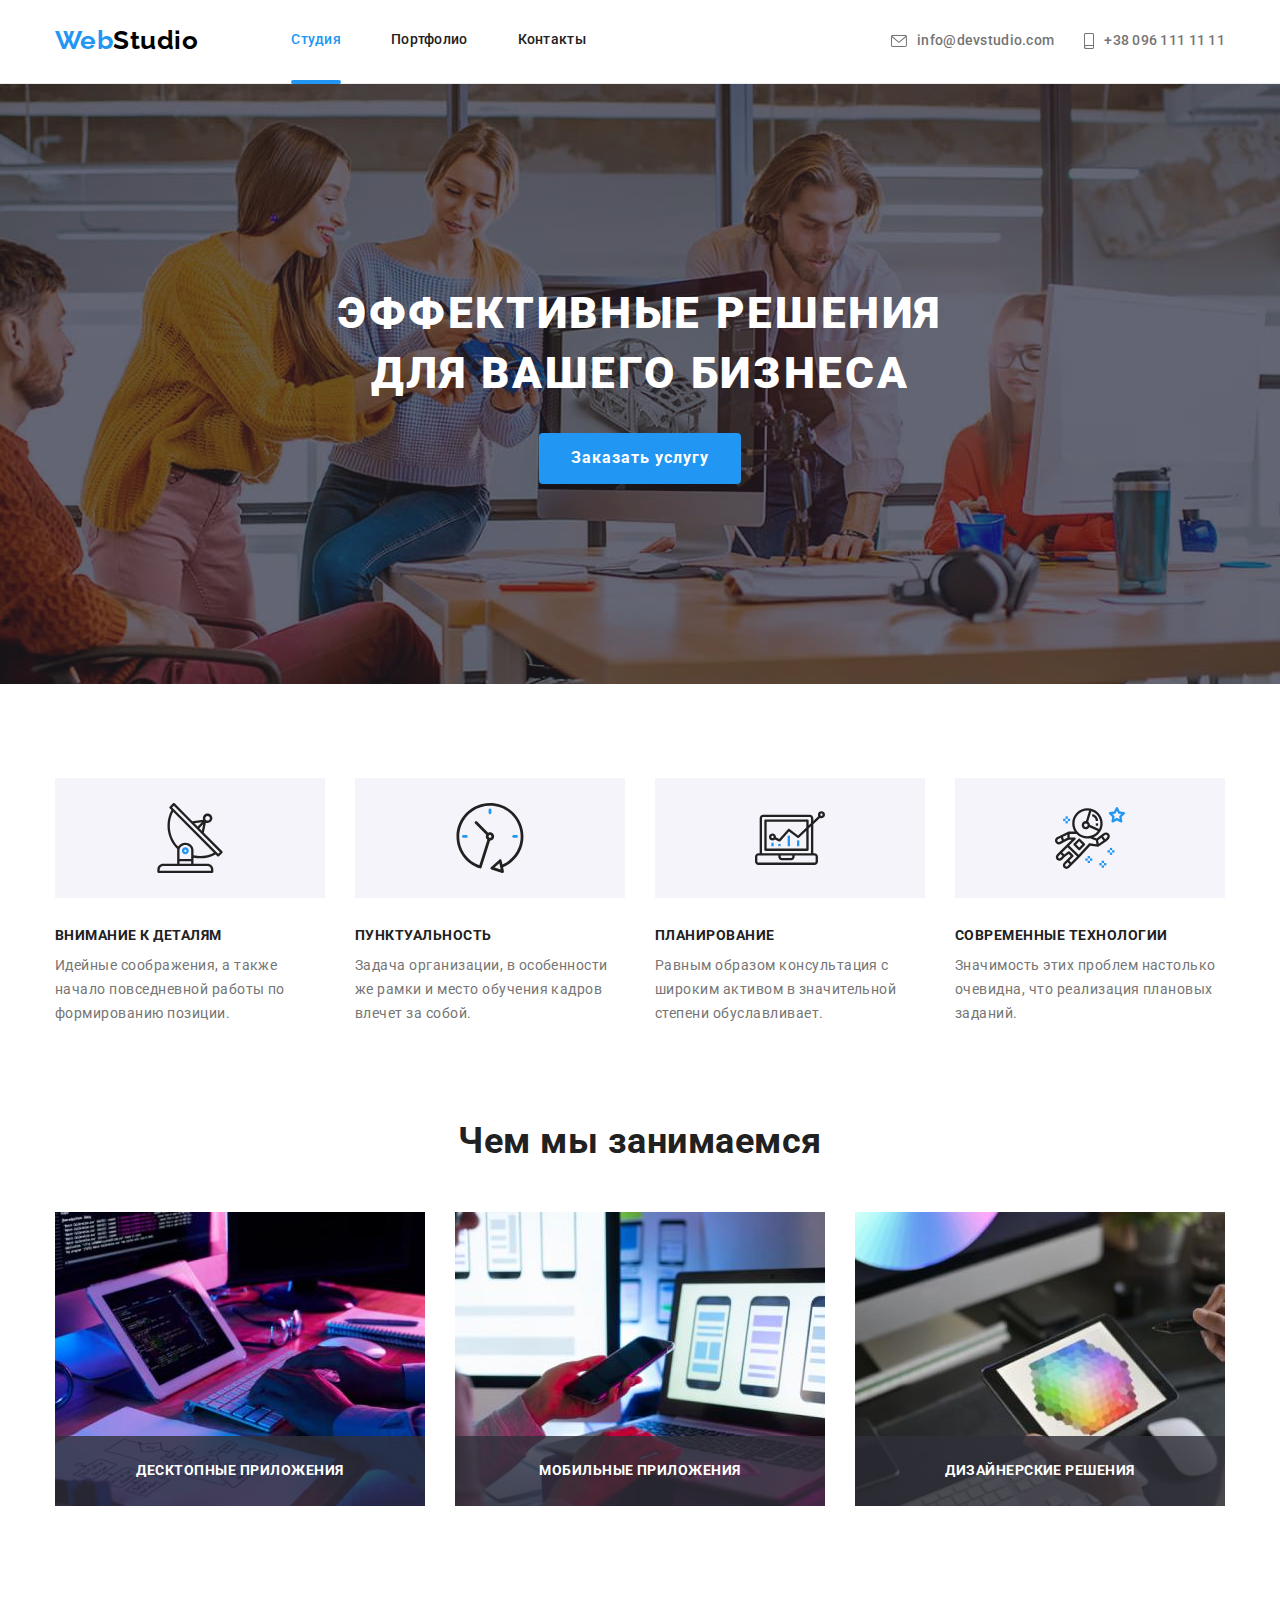
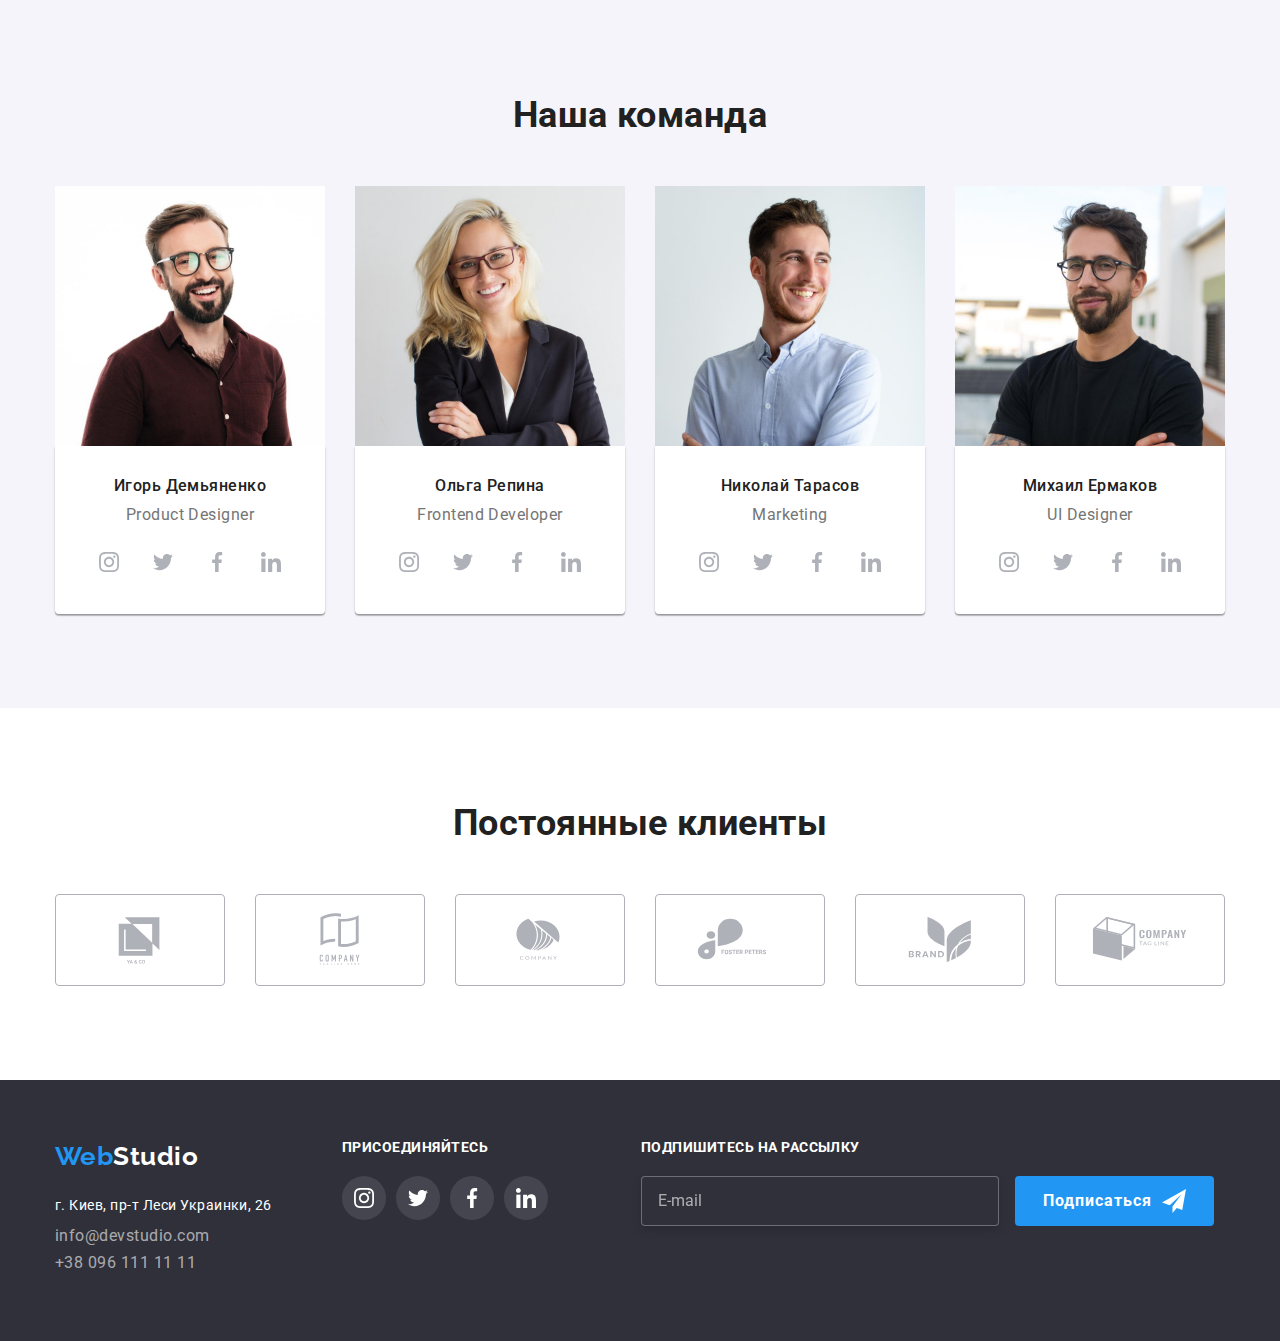
==== commit 8f679579: "add corrections after mentor" ====
--- a/index.html
+++ b/index.html
@@ -19,7 +19,7 @@
 <header class="header">
   <div class="container header__flex">
     <nav class="header__nav">
-      <a class="logo" href="./index.html">Web<span class="logo__header--color">Studio</span></a>
+      <a class="logo" href="./index.html">Web<span class="logo__span">Studio</span></a>
 
       <ul class="site-nav">
         <li class="site-nav__item"><a href="./index.html" class="site-nav__link site-nav__current">Студия</a>
@@ -34,7 +34,7 @@
       <li class="contact-us__tell-mail">
 
         <a href="mailto:info@devstudio.com" class="contact-us__contact">
-          <svg class="contact-us__icon--envelope" width="16" height="12">
+          <svg class="contact-us__icon" width="16" height="12">
             <use href=" ./img/icons.svg#icon-envelope"></use>
           </svg>
           info@devstudio.com</a>
@@ -42,7 +42,7 @@
       </li>
       <li class="contact-us__tell-mail">
         <a href="tell:+380961111111" class="contact-us__contact">
-          <svg class="contact-us__icon--phone" width="10" height="16">
+          <svg class="contact-us__icon" width="10" height="16">
             <use href="./img/icons.svg#icon-smartphone"></use>
           </svg>
           +38 096 111 11 11
@@ -53,12 +53,12 @@
 </header>
 
 <!-- main -->
-<main>
+<main class="main">
 
   <!-- banner -->
   <section class="banner">
     <h1 class="banner__title">Эффективные решения <br />для вашего бизнеса</h1>
-    <button type="button" class="button button__primary" data-modal-open>Заказать услугу</button>
+    <button type="button" class="button button--banner" data-modal-open>Заказать услугу</button>
   </section>
 
   <!-- skills -->
@@ -138,7 +138,7 @@
 
 
   <!--our crew -->
-  <section class="section section__crew">
+  <section class="section main__crew">
     <div class="container">
       <h2 class="section__title">Наша команда</h2>
       <ul class="crew-list">
@@ -375,7 +375,7 @@
   <div class="container footer__flex">
 
     <div class="footer__info">
-      <a class="logo logo__footer" href="./index.html">Web<span class="logo__footer--color">Studio</span></a>
+      <a class="logo footer__logo" href="./index.html">Web<span class="logo__span logo__span--color">Studio</span></a>
       <address class="footer__adress">г. Киев, пр-т Леси Украинки, 26</address>
       <ul>
         <li><a href="mailto:info@devstudio.com" class="footer__contact">info@devstudio.com</a></li>
@@ -428,12 +428,12 @@
         <span class="footer__socLink-form-title">
           Подпишитесь на рассылку
         </span>
-        <input type="text" name="email" id="email" class="footer__subscribe--input" placeholder="E-mail">
+        <input type="text" name="email" id="email" class="footer__input" placeholder="E-mail">
 
       </label>
-      <button type="submit" class="button button__primary button__footer">
+      <button type="submit" class="button footer__button">
         Подписаться
-        <svg class="footer__icon-send" width="24" height="24">
+        <svg class="footer__button-icon" width="24" height="24">
           <use href="./img/icons.svg#icon-send"></use>
         </svg>
       </button>
@@ -488,15 +488,15 @@
 
 
       <label for="agree" class="agreement">
-        <input class="checkbox" type="checkbox" name="agreement" value="agree" id="agree">
-        <svg class="checkbox__icon" width="16" height="15">
+        <input class="agreement__checkbox" type="checkbox" name="agreement" value="agree" id="agree">
+        <svg class="agreement__icon" width="16" height="15">
           <use href="./img/icons.svg#icon-check"></use>
         </svg>
-        <span class="checkbox__custom"> </span>
+        <span class="agreement__custom"> </span>
         Соглашаюсь с рассылкой и принимаю
       </label>
-      <a href="" class="agreement__text"> Условия договора</a>
-      <button type="submit" class="button button__primary button__modal">Отправить</button>
+      <a href="" class="feedback__agreement"> Условия договора</a>
+      <button type="submit" class="button button--feedback">Отправить</button>
 
     </form>
   </div>
--- a/css/main.min.css
+++ b/css/main.min.css
@@ -1 +1 @@
-html{-webkit-box-sizing:border-box;box-sizing:border-box}*,*::before,*::after{-webkit-box-sizing:inherit;box-sizing:inherit}h1,h2,h3,ul,p{margin:0;padding:0}img{display:block;max-width:100%;height:auto}ul{list-style:none}a{text-decoration:none;display:inline-block}body{font-family:Roboto,sans-serif;color:#757575;letter-spacing:.03em}.visually-hidden{position:absolute;width:1px;height:1px;padding:0;margin:-1px;overflow:hidden;clip:rect(0, 0, 0, 0);white-space:nowrap;border:0}.container{width:1200px;margin-left:auto;margin-right:auto;padding:0 15px}.logo{display:-webkit-box;display:-ms-flexbox;display:flex;-webkit-box-align:center;-ms-flex-align:center;align-items:center;padding-bottom:25px;padding-top:24px;color:#2196f3;font-family:"Raleway",sans-serif;font-weight:700;font-size:26px;line-height:1.3;margin-right:93px;-webkit-transition-duration:250ms;transition-duration:250ms;-webkit-transition-timing-function:cubic-bezier(0.4, 0, 0.2, 1);transition-timing-function:cubic-bezier(0.4, 0, 0.2, 1)}.logo__header--color{color:#000;-webkit-transition-duration:250ms;transition-duration:250ms;-webkit-transition-timing-function:cubic-bezier(0.4, 0, 0.2, 1);transition-timing-function:cubic-bezier(0.4, 0, 0.2, 1)}.logo__header--color:hover,.logo__header--color:focus{color:#2196f3}.logo__footer{padding:0;margin-right:0;margin-bottom:20px}.logo__footer--color{color:#fff;-webkit-transition-property:color;transition-property:color;-webkit-transition-duration:250ms;transition-duration:250ms;-webkit-transition-timing-function:cubic-bezier(0.4, 0, 0.2, 1);transition-timing-function:cubic-bezier(0.4, 0, 0.2, 1)}.logo__footer--color:hover,.logo__footer--color:focus{color:#2196f3}.header{-webkit-box-align:center;-ms-flex-align:center;align-items:center;border-bottom:1px solid #ececec}.header__flex{-webkit-box-pack:justify;-ms-flex-pack:justify;justify-content:space-between;display:-webkit-box;display:-ms-flexbox;display:flex;-webkit-box-align:center;-ms-flex-align:center;align-items:center}.header__nav{display:-webkit-box;display:-ms-flexbox;display:flex}.site-nav{display:-webkit-box;display:-ms-flexbox;display:flex;font-weight:500;font-size:14px;line-height:1.14;letter-spacing:.02em}.site-nav__item+.site-nav__item{margin-left:50px}.site-nav__link{color:#212121;padding-top:32px;padding-bottom:32px;-webkit-transition:color 250ms cubic-bezier(0.4, 0, 0.2, 1);transition:color 250ms cubic-bezier(0.4, 0, 0.2, 1)}.site-nav__link:hover,.site-nav__link :focus{color:#2196f3}.site-nav__item{position:relative}.site-nav__current{color:#2196f3}.site-nav__current:after{content:"";display:-webkit-box;display:-ms-flexbox;display:flex;background-color:#2196f3;border:2px solid #2196f3;border-radius:2px;width:100%;position:absolute;right:0px;bottom:-1px}.contact-us{display:-webkit-box;display:-ms-flexbox;display:flex;font-weight:500;font-size:14px;line-height:1.14;letter-spacing:.02em}.contact-us__contact{padding-top:32px;padding-bottom:32px;color:#757575;fill:#757575}.contact-us__tell-mail:not(:last-child){margin-right:30px}.contact-us__icon--phone,.contact-us__icon--envelope{margin-right:10px}.contact-us__contact{display:-webkit-box;display:-ms-flexbox;display:flex;-webkit-box-align:center;-ms-flex-align:center;align-items:center;-webkit-transition:color 250ms cubic-bezier(0.4, 0, 0.2, 1),fill 250ms cubic-bezier(0.4, 0, 0.2, 1);transition:color 250ms cubic-bezier(0.4, 0, 0.2, 1),fill 250ms cubic-bezier(0.4, 0, 0.2, 1)}.contact-us__contact:hover,.contact-us__contact:focus{color:#2196f3;fill:#2196f3}.section{padding-top:94px;padding-bottom:94px}.section__title{font-weight:700;font-size:36px;line-height:1.17;text-align:center;color:#212121;margin-bottom:50px}.section__crew{background-color:#f5f4fa;text-align:center;padding-bottom:94px}.banner{max-width:1600px;height:600px;margin-left:auto;margin-right:auto;background-image:-webkit-gradient(linear, left top, left bottom, from(rgba(47, 48, 58, 0.4)), to(rgba(47, 48, 58, 0.4))),url(../img/zastavka.jpg);background-image:linear-gradient(rgba(47, 48, 58, 0.4), rgba(47, 48, 58, 0.4)),url(../img/zastavka.jpg);background-position:center;background-repeat:no-repeat;text-align:center;padding:200px 0}.banner__title{font-weight:900;font-size:44px;line-height:1.36;letter-spacing:.06em;text-transform:uppercase;color:#fff;margin-bottom:30px}.button{font-family:inherit;cursor:pointer;border-radius:4px}.button__primary{padding:10px 32px;font-weight:700;font-size:16px;line-height:1.88;letter-spacing:.06em;background-color:#2196f3;color:#fff;border:none;-webkit-transition-property:background-color;transition-property:background-color;-webkit-transition-duration:250ms;transition-duration:250ms;-webkit-transition-timing-function:cubic-bezier(0.4, 0, 0.2, 1);transition-timing-function:cubic-bezier(0.4, 0, 0.2, 1)}.button__primary:hover,.button__primary:focus{background:#188ce8}.button__secondary{font-weight:500;font-size:16px;line-height:1.62;color:#212121;background:#f5f4fa;border:none;padding:6px 22px;-webkit-box-shadow:none;box-shadow:none;-webkit-transition-property:background-color,color,-webkit-box-shadow;transition-property:background-color,color,-webkit-box-shadow;transition-property:background-color,color,box-shadow;transition-property:background-color,color,box-shadow,-webkit-box-shadow;-webkit-transition-duration:250ms;transition-duration:250ms;-webkit-transition-timing-function:cubic-bezier(0.4, 0, 0.2, 1);transition-timing-function:cubic-bezier(0.4, 0, 0.2, 1)}.button__secondary:hover,.button__secondary:focus{background:#2196f3;color:#fff;-webkit-box-shadow:0px 3px 1px rgba(0,0,0,.1),0px 1px 2px rgba(0,0,0,.08),0px 2px 2px rgba(0,0,0,.12);box-shadow:0px 3px 1px rgba(0,0,0,.1),0px 1px 2px rgba(0,0,0,.08),0px 2px 2px rgba(0,0,0,.12)}.button__current{background:#2196f3;color:#fff}.button__modal{padding-left:55px;padding-right:55px}.button__footer{-webkit-box-align:center;-ms-flex-align:center;align-items:center;padding-left:29px;padding-right:28px}.skills{padding-bottom:0}.skills__title{font-weight:700;font-size:14px;line-height:1.14;text-transform:uppercase;color:#212121;margin-bottom:10px}.skills__desc{font-size:14px;line-height:1.71}.skills__list{display:-webkit-box;display:-ms-flexbox;display:flex}.skills__item{-ms-flex-preferred-size:calc(100% - 22.5px);flex-basis:calc(100% - 22.5px);margin-right:30px}.skills__item:last-child{margin-right:0}.skills__picture{width:270px;height:120px;background-color:#f5f4fa;margin-bottom:30px;display:-webkit-box;display:-ms-flexbox;display:flex;-webkit-box-pack:center;-ms-flex-pack:center;justify-content:center;-webkit-box-align:center;-ms-flex-align:center;align-items:center}.specialization{display:-webkit-box;display:-ms-flexbox;display:flex}.specialization__item{position:relative;width:calc(100% - 22.5px);margin-right:30px}.specialization__item:last-child{margin-right:0}.specialization__desc{position:absolute;bottom:0px;left:0px;width:100%;height:70px;display:-webkit-box;display:-ms-flexbox;display:flex;-webkit-box-pack:center;-ms-flex-pack:center;justify-content:center;-webkit-box-align:center;-ms-flex-align:center;align-items:center;text-align:center;font-weight:700;font-size:14px;line-height:1.14;text-transform:uppercase;color:#fff;background-color:rgba(47,48,58,.8)}.crew-list{display:-webkit-box;display:-ms-flexbox;display:flex}.crew-list__title{font-weight:500;font-size:16px;line-height:1.19;color:#212121}.crew-list__desc{font-size:16px;line-height:1.19;margin-bottom:16px}.crew-list__item:not(:last-child){margin-right:30px}.crew-list__info{background-color:#fff;padding-top:30px;padding-bottom:30px;-webkit-box-shadow:0px 1px 3px rgba(0,0,0,.12),0px 1px 1px rgba(0,0,0,.14),0px 2px 1px rgba(0,0,0,.2);box-shadow:0px 1px 3px rgba(0,0,0,.12),0px 1px 1px rgba(0,0,0,.14),0px 2px 1px rgba(0,0,0,.2);border-radius:0px 0px 4px 4px}.social-links{display:-webkit-inline-box;display:-ms-inline-flexbox;display:inline-flex}.social-links__link{width:44px;height:44px;display:-webkit-box;display:-ms-flexbox;display:flex;-webkit-box-pack:center;-ms-flex-pack:center;justify-content:center;-webkit-box-align:center;-ms-flex-align:center;align-items:center;fill:#afb1b8;border-radius:22px;-webkit-transition-property:background-color,fill;transition-property:background-color,fill;-webkit-transition-duration:250ms;transition-duration:250ms;-webkit-transition-timing-function:cubic-bezier(0.4, 0, 0.2, 1);transition-timing-function:cubic-bezier(0.4, 0, 0.2, 1)}.social-links__link:hover,.social-links__link:focus{background-color:#2196f3;fill:#fff}.social-links__list:not(:last-child){margin-right:10px}.social-links__link--footer{fill:#fff;background:rgba(255,255,255,.1);border-radius:25px}.clients{display:-webkit-box;display:-ms-flexbox;display:flex}.clients__list{margin-right:30px}.clients__list:last-child{margin-right:0px}.clients__link{width:170px;height:92px;border:1px solid #afb1b8;border-radius:4px;fill:#afb1b8;display:-webkit-box;display:-ms-flexbox;display:flex;-webkit-box-pack:center;-ms-flex-pack:center;justify-content:center;-webkit-box-align:center;-ms-flex-align:center;align-items:center;-webkit-transition-property:fill;transition-property:fill;-webkit-transition-duration:250ms;transition-duration:250ms;-webkit-transition-timing-function:cubic-bezier(0.4, 0, 0.2, 1);transition-timing-function:cubic-bezier(0.4, 0, 0.2, 1)}.clients__link:hover,.clients__link:focus{fill:#2196f3}.footer{background:#2f303a;padding:60px 0}.footer__flex{display:-webkit-box;display:-ms-flexbox;display:flex}.footer__info{margin-right:70px}.footer__adress{font-style:normal;font-size:14px;line-height:1.71;color:#fff;margin-bottom:9px}.footer__contact{color:rgba(255,255,255,.6);margin-bottom:9px;-webkit-transition-property:color;transition-property:color;-webkit-transition-duration:250ms;transition-duration:250ms;-webkit-transition-timing-function:cubic-bezier(0.4, 0, 0.2, 1);transition-timing-function:cubic-bezier(0.4, 0, 0.2, 1)}.footer__contact:hover,.footer__contact:focus{color:#2196f3}.footer__social-links{margin-right:93px}.footer__socLink-form-title{font-weight:700;font-size:14px;line-height:1.14;text-transform:uppercase;margin-bottom:20px;color:#fff;text-align:left;display:block}.footer__form{-webkit-box-align:end;-ms-flex-align:end;align-items:flex-end}.footer__subscribe{margin-right:12px}.footer__subscribe--input{width:358px;height:50px;padding-left:16px;background-color:#2f303a;color:rgba(237,72,72,.6);border:1px solid rgba(255,255,255,.3);-webkit-filter:drop-shadow(0px 4px 4px rgba(0, 0, 0, 0.15));filter:drop-shadow(0px 4px 4px rgba(0, 0, 0, 0.15));border-radius:4px}.footer__subscribe--input::-webkit-input-placeholder{color:rgba(255,255,255,.6)}.footer__subscribe--input::-moz-placeholder{color:rgba(255,255,255,.6)}.footer__subscribe--input:-ms-input-placeholder{color:rgba(255,255,255,.6)}.footer__subscribe--input::-ms-input-placeholder{color:rgba(255,255,255,.6)}.footer__subscribe--input::placeholder{color:rgba(255,255,255,.6)}.footer__icon-send{margin-left:10px}.filters{margin-bottom:50px;display:-webkit-box;display:-ms-flexbox;display:flex;-webkit-box-pack:center;-ms-flex-pack:center;justify-content:center}.filters__item:not(:last-child){margin-right:8px}.portfolio{display:-webkit-box;display:-ms-flexbox;display:flex;-ms-flex-wrap:wrap;flex-wrap:wrap;margin-left:-30px;margin-top:-30px;list-style:none}.portfolio__list{-ms-flex-preferred-size:calc(33.3333333333% - 30px);flex-basis:calc(33.3333333333% - 30px);margin-left:30px;margin-top:30px;-webkit-box-shadow:none;box-shadow:none;-webkit-transition-property:-webkit-box-shadow;transition-property:-webkit-box-shadow;transition-property:box-shadow;transition-property:box-shadow, -webkit-box-shadow;-webkit-transition-duration:250ms;transition-duration:250ms;-webkit-transition-timing-function:cubic-bezier(0.4, 0, 0.2, 1);transition-timing-function:cubic-bezier(0.4, 0, 0.2, 1)}.portfolio__list:hover,.portfolio__list:focus{-webkit-box-shadow:0px 1px 1px rgba(0,0,0,.12),0px 4px 4px rgba(0,0,0,.06),1px 4px 6px rgba(0,0,0,.16);box-shadow:0px 1px 1px rgba(0,0,0,.12),0px 4px 4px rgba(0,0,0,.06),1px 4px 6px rgba(0,0,0,.16)}.portfolio__list:hover .card__desc,.portfolio__list:focus .card__desc{-webkit-transform:translateY(0);transform:translateY(0)}.card{position:relative;overflow:hidden}.card__desc{position:absolute;top:0px;left:0px;width:100%;height:100%;-webkit-transform:translateY(101%);transform:translateY(101%);-webkit-transition-duration:250ms;transition-duration:250ms;-webkit-transition-timing-function:cubic-bezier(0.4, 0, 0.2, 1);transition-timing-function:cubic-bezier(0.4, 0, 0.2, 1);font-weight:400;font-size:18px;line-height:1.56;color:#fff;background-color:rgba(33,150,243,.9);text-align:center;display:-webkit-box;display:-ms-flexbox;display:flex;-webkit-box-pack:center;-ms-flex-pack:center;justify-content:center;-webkit-box-align:center;-ms-flex-align:center;align-items:center}.thumb{padding-left:24px;padding-right:24px;padding-top:20px;padding-bottom:20px;border-left:1px solid #eee;border-right:1px solid #eee;border-bottom:1px solid #eee}.thumb__title{font-weight:700;font-size:18px;line-height:2;letter-spacing:.06em;margin-bottom:4px;color:#212121}.thumb__desc{font-size:16px;line-height:1.88;color:#757575}.backdrop{position:fixed;top:0;left:0;width:100%;height:100%;background-color:rgba(0,0,0,.2);opacity:1;-webkit-transition:opacity 250ms cubic-bezier(0.4, 0, 0.2, 1);transition:opacity 250ms cubic-bezier(0.4, 0, 0.2, 1)}.backdrop.is-hidden{opacity:0;pointer-events:none}.backdrop.is-hidden .modal{-webkit-transform:scale(0.8) translate(-50%, -50%);transform:scale(0.8) translate(-50%, -50%)}.modal{position:absolute;left:50%;top:50%;padding:40px;width:528px;height:581px;background-color:#fff;-webkit-transform:scale(1) translate(-50%, -50%);transform:scale(1) translate(-50%, -50%);-webkit-transition:-webkit-transform 250ms cubic-bezier(0.4, 0, 0.2, 1);transition:-webkit-transform 250ms cubic-bezier(0.4, 0, 0.2, 1);transition:transform 250ms cubic-bezier(0.4, 0, 0.2, 1);transition:transform 250ms cubic-bezier(0.4, 0, 0.2, 1), -webkit-transform 250ms cubic-bezier(0.4, 0, 0.2, 1)}.modal__close{position:absolute;right:8px;top:8px;width:30px;height:30px;border:1px solid rgba(0,0,0,.1);border-radius:20px;cursor:pointer;background-color:#fff;display:-webkit-box;display:-ms-flexbox;display:flex;-webkit-box-pack:center;-ms-flex-pack:center;justify-content:center;-webkit-box-align:center;-ms-flex-align:center;align-items:center;-webkit-transition-duration:250ms;transition-duration:250ms;-webkit-transition-timing-function:cubic-bezier(0.4, 0, 0.2, 1);transition-timing-function:cubic-bezier(0.4, 0, 0.2, 1)}.modal__close :focus,.modal__close :hover{fill:#2196f3}.feedback{text-align:center}.feedback__name{font-weight:700;font-size:20px;line-height:1.15;color:#212121;margin-bottom:12px}.field{position:relative;font-weight:400;font-size:12px;line-height:1.17;letter-spacing:.01em;text-align:left;margin-bottom:10px;padding:0;display:block;-webkit-box-pack:center;-ms-flex-pack:center;justify-content:center}.field__name{margin-bottom:4px;display:block}.field__icon{position:absolute;top:29px;left:12px}.field__input,.field__textarea{width:100%;padding:12px;border:1px solid rgba(33,33,33,.2);border-radius:4px;cursor:pointer;resize:none}.field__input:focus,.field__textarea:focus{outline:none;border:1px solid #2196f3;-webkit-transition-duration:250ms;transition-duration:250ms;-webkit-transition-timing-function:cubic-bezier(0.4, 0, 0.2, 1);transition-timing-function:cubic-bezier(0.4, 0, 0.2, 1)}.field__input:focus~.field__icon,.field__textarea:focus~.field__icon{fill:#2196f3;-webkit-transition-duration:250ms;transition-duration:250ms;-webkit-transition-timing-function:cubic-bezier(0.4, 0, 0.2, 1);transition-timing-function:cubic-bezier(0.4, 0, 0.2, 1)}.field__input{padding-left:30px}.field__textarea{margin-bottom:20px}.field__textarea::-webkit-input-placeholder{color:rgba(117,117,117,.5)}.field__textarea::-moz-placeholder{color:rgba(117,117,117,.5)}.field__textarea:-ms-input-placeholder{color:rgba(117,117,117,.5)}.field__textarea::-ms-input-placeholder{color:rgba(117,117,117,.5)}.field__textarea::placeholder{color:rgba(117,117,117,.5)}.agreement{position:relative;font-weight:400;font-size:14px;line-height:1.71;margin-bottom:30px;padding-left:35px;display:-webkit-box;display:-ms-flexbox;display:flex;display:inline-block;-webkit-box-pack:center;-ms-flex-pack:center;justify-content:center;-webkit-box-align:center;-ms-flex-align:center;align-items:center}.checkbox{position:absolute;width:1px;height:1px;padding:0;margin:-1px;overflow:hidden;clip:rect(0, 0, 0, 0);white-space:nowrap;border:0}.agreement__text{font-weight:400;font-size:14px;line-height:1.71;display:inline-block;color:#2196f3}.checkbox__custom{position:absolute;top:4px;left:10px;width:16px;height:15px;border:2px solid #212121;border-radius:2px}.checkbox__icon{position:absolute;top:4px;left:10px;-webkit-transition-duration:250ms;transition-duration:250ms;-webkit-transition-timing-function:cubic-bezier(0.4, 0, 0.2, 1);transition-timing-function:cubic-bezier(0.4, 0, 0.2, 1)}.checkbox:checked+.checkbox__icon{background-color:#2196f3;border-radius:2px;z-index:1}/*# sourceMappingURL=main.min.css.map */+html{-webkit-box-sizing:border-box;box-sizing:border-box}*,*::before,*::after{-webkit-box-sizing:inherit;box-sizing:inherit}h1,h2,h3,ul,p{margin:0;padding:0}img{display:block;max-width:100%;height:auto}ul{list-style:none}a{text-decoration:none;display:inline-block}body{font-family:Roboto,sans-serif;color:#757575;letter-spacing:.03em}.visually-hidden{position:absolute;width:1px;height:1px;padding:0;margin:-1px;overflow:hidden;clip:rect(0, 0, 0, 0);white-space:nowrap;border:0}.container{width:1200px;margin-left:auto;margin-right:auto;padding:0 15px}.logo{display:-webkit-box;display:-ms-flexbox;display:flex;-webkit-box-align:center;-ms-flex-align:center;align-items:center;padding-bottom:25px;padding-top:24px;color:#2196f3;font-family:"Raleway",sans-serif;font-weight:700;font-size:26px;line-height:1.3;margin-right:93px;-webkit-transition-duration:250ms;transition-duration:250ms;-webkit-transition-timing-function:cubic-bezier(0.4, 0, 0.2, 1);transition-timing-function:cubic-bezier(0.4, 0, 0.2, 1)}.logo__span{color:#000;-webkit-transition-duration:250ms;transition-duration:250ms;-webkit-transition-timing-function:cubic-bezier(0.4, 0, 0.2, 1);transition-timing-function:cubic-bezier(0.4, 0, 0.2, 1)}.logo__span:hover,.logo__span:focus{color:#2196f3}.logo__span--color{color:#fff}.footer__logo{padding:0;margin-right:0;margin-bottom:20px}.header{-webkit-box-align:center;-ms-flex-align:center;align-items:center;border-bottom:1px solid #ececec}.header__flex{-webkit-box-pack:justify;-ms-flex-pack:justify;justify-content:space-between;display:-webkit-box;display:-ms-flexbox;display:flex;-webkit-box-align:center;-ms-flex-align:center;align-items:center}.header__nav{display:-webkit-box;display:-ms-flexbox;display:flex}.site-nav{display:-webkit-box;display:-ms-flexbox;display:flex;font-weight:500;font-size:14px;line-height:1.14;letter-spacing:.02em}.site-nav__item+.site-nav__item{margin-left:50px}.site-nav__link{color:#212121;padding-top:32px;padding-bottom:32px;-webkit-transition:color 250ms cubic-bezier(0.4, 0, 0.2, 1);transition:color 250ms cubic-bezier(0.4, 0, 0.2, 1)}.site-nav__link:hover,.site-nav__link :focus{color:#2196f3}.site-nav__item{position:relative}.site-nav__current{color:#2196f3}.site-nav__current:after{content:"";display:-webkit-box;display:-ms-flexbox;display:flex;background-color:#2196f3;border:2px solid #2196f3;border-radius:2px;width:100%;position:absolute;right:0px;bottom:-1px}.contact-us{display:-webkit-box;display:-ms-flexbox;display:flex;font-weight:500;font-size:14px;line-height:1.14;letter-spacing:.02em}.contact-us__contact{padding-top:32px;padding-bottom:32px;color:#757575;fill:#757575}.contact-us__tell-mail:not(:last-child){margin-right:30px}.contact-us__icon{margin-right:10px}.contact-us__contact{display:-webkit-box;display:-ms-flexbox;display:flex;-webkit-box-align:center;-ms-flex-align:center;align-items:center;-webkit-transition:color 250ms cubic-bezier(0.4, 0, 0.2, 1),fill 250ms cubic-bezier(0.4, 0, 0.2, 1);transition:color 250ms cubic-bezier(0.4, 0, 0.2, 1),fill 250ms cubic-bezier(0.4, 0, 0.2, 1)}.contact-us__contact:hover,.contact-us__contact:focus{color:#2196f3;fill:#2196f3}.section{padding-top:94px;padding-bottom:94px}.section__title{font-weight:700;font-size:36px;line-height:1.17;text-align:center;color:#212121;margin-bottom:50px}.banner{max-width:1600px;height:600px;margin-left:auto;margin-right:auto;background-image:-webkit-gradient(linear, left top, left bottom, from(rgba(47, 48, 58, 0.4)), to(rgba(47, 48, 58, 0.4))),url(../img/zastavka.jpg);background-image:linear-gradient(rgba(47, 48, 58, 0.4), rgba(47, 48, 58, 0.4)),url(../img/zastavka.jpg);background-position:center;background-repeat:no-repeat;text-align:center;padding:200px 0}.banner__title{font-weight:900;font-size:44px;line-height:1.36;letter-spacing:.06em;text-transform:uppercase;color:#fff;margin-bottom:30px}.button{font-family:inherit;font-size:16px;font-weight:700;line-height:1.88;letter-spacing:.06em;background-color:#2196f3;color:#fff;border-radius:4px;border:none;display:-webkit-inline-box;display:-ms-inline-flexbox;display:inline-flex;-webkit-box-align:center;-ms-flex-align:center;align-items:center;cursor:pointer;-webkit-transition-property:background-color;transition-property:background-color;-webkit-transition-duration:250ms;transition-duration:250ms;-webkit-transition-timing-function:cubic-bezier(0.4, 0, 0.2, 1);transition-timing-function:cubic-bezier(0.4, 0, 0.2, 1)}.button:hover,.button:focus{background:#188ce8}.button--banner{padding:10px 32px}.button--filter{font-weight:500;line-height:1.62;color:#212121;background:#f5f4fa;padding:6px 22px;-webkit-box-shadow:none;box-shadow:none;-webkit-transition-property:color,-webkit-box-shadow;transition-property:color,-webkit-box-shadow;transition-property:color,box-shadow;transition-property:color,box-shadow,-webkit-box-shadow;-webkit-transition-duration:250ms;transition-duration:250ms;-webkit-transition-timing-function:cubic-bezier(0.4, 0, 0.2, 1);transition-timing-function:cubic-bezier(0.4, 0, 0.2, 1)}.button--filter:hover,.button--filter:focus{background:#2196f3;color:#fff;-webkit-box-shadow:0px 3px 1px rgba(0,0,0,.1),0px 1px 2px rgba(0,0,0,.08),0px 2px 2px rgba(0,0,0,.12);box-shadow:0px 3px 1px rgba(0,0,0,.1),0px 1px 2px rgba(0,0,0,.08),0px 2px 2px rgba(0,0,0,.12)}.button--current{background:#2196f3;color:#fff}.button--feedback{padding:10px 55px}.footer__button{padding:10px 28px}.footer__button-icon{margin-left:10px}.skills{padding-bottom:0}.skills__title{font-weight:700;font-size:14px;line-height:1.14;text-transform:uppercase;color:#212121;margin-bottom:10px}.skills__desc{font-size:14px;line-height:1.71}.skills__list{display:-webkit-box;display:-ms-flexbox;display:flex}.skills__item{-ms-flex-preferred-size:calc(100% - 22.5px);flex-basis:calc(100% - 22.5px);margin-right:30px}.skills__item:last-child{margin-right:0}.skills__picture{width:270px;height:120px;background-color:#f5f4fa;margin-bottom:30px;display:-webkit-box;display:-ms-flexbox;display:flex;-webkit-box-pack:center;-ms-flex-pack:center;justify-content:center;-webkit-box-align:center;-ms-flex-align:center;align-items:center}.specialization{display:-webkit-box;display:-ms-flexbox;display:flex}.specialization__item{position:relative;width:calc(100% - 22.5px);margin-right:30px}.specialization__item:last-child{margin-right:0}.specialization__desc{position:absolute;bottom:0px;left:0px;width:100%;height:70px;display:-webkit-box;display:-ms-flexbox;display:flex;-webkit-box-pack:center;-ms-flex-pack:center;justify-content:center;-webkit-box-align:center;-ms-flex-align:center;align-items:center;text-align:center;font-weight:700;font-size:14px;line-height:1.14;text-transform:uppercase;color:#fff;background-color:rgba(47,48,58,.8)}.main__crew{background-color:#f5f4fa;text-align:center}.crew-list{display:-webkit-box;display:-ms-flexbox;display:flex}.crew-list__title{font-weight:500;font-size:16px;line-height:1.19;color:#212121;margin-bottom:10px}.crew-list__desc{font-size:16px;line-height:1.19;margin-bottom:16px}.crew-list__item:not(:last-child){margin-right:30px}.crew-list__info{background-color:#fff;padding-top:30px;padding-bottom:30px;-webkit-box-shadow:0px 1px 3px rgba(0,0,0,.12),0px 1px 1px rgba(0,0,0,.14),0px 2px 1px rgba(0,0,0,.2);box-shadow:0px 1px 3px rgba(0,0,0,.12),0px 1px 1px rgba(0,0,0,.14),0px 2px 1px rgba(0,0,0,.2);border-radius:0px 0px 4px 4px}.social-links{display:-webkit-inline-box;display:-ms-inline-flexbox;display:inline-flex}.social-links__link{width:44px;height:44px;display:-webkit-box;display:-ms-flexbox;display:flex;-webkit-box-pack:center;-ms-flex-pack:center;justify-content:center;-webkit-box-align:center;-ms-flex-align:center;align-items:center;fill:#afb1b8;border-radius:22px;-webkit-transition-property:background-color,fill;transition-property:background-color,fill;-webkit-transition-duration:250ms;transition-duration:250ms;-webkit-transition-timing-function:cubic-bezier(0.4, 0, 0.2, 1);transition-timing-function:cubic-bezier(0.4, 0, 0.2, 1)}.social-links__link:hover,.social-links__link:focus{background-color:#2196f3;fill:#fff}.social-links__list:not(:last-child){margin-right:10px}.social-links__link--footer{fill:#fff;background:rgba(255,255,255,.1);border-radius:25px}.clients{display:-webkit-box;display:-ms-flexbox;display:flex}.clients__list{margin-right:30px}.clients__list:last-child{margin-right:0px}.clients__link{width:170px;height:92px;border:1px solid #afb1b8;border-radius:4px;fill:#afb1b8;display:-webkit-box;display:-ms-flexbox;display:flex;-webkit-box-pack:center;-ms-flex-pack:center;justify-content:center;-webkit-box-align:center;-ms-flex-align:center;align-items:center;-webkit-transition-property:fill;transition-property:fill;-webkit-transition-duration:250ms;transition-duration:250ms;-webkit-transition-timing-function:cubic-bezier(0.4, 0, 0.2, 1);transition-timing-function:cubic-bezier(0.4, 0, 0.2, 1)}.clients__link:hover,.clients__link:focus{fill:#2196f3}.footer{background:#2f303a;padding:60px 0}.footer__flex{display:-webkit-box;display:-ms-flexbox;display:flex}.footer__info{margin-right:70px}.footer__adress{font-style:normal;font-size:14px;line-height:1.71;color:#fff;margin-bottom:9px}.footer__contact{color:rgba(255,255,255,.6);margin-bottom:9px;-webkit-transition-property:color;transition-property:color;-webkit-transition-duration:250ms;transition-duration:250ms;-webkit-transition-timing-function:cubic-bezier(0.4, 0, 0.2, 1);transition-timing-function:cubic-bezier(0.4, 0, 0.2, 1)}.footer__contact:hover,.footer__contact:focus{color:#2196f3}.footer__social-links{margin-right:93px}.footer__socLink-form-title{font-weight:700;font-size:14px;line-height:1.14;text-transform:uppercase;margin-bottom:20px;color:#fff;text-align:left;display:block}.footer__form{-webkit-box-align:end;-ms-flex-align:end;align-items:flex-end}.footer__subscribe{margin-right:12px}.footer__input{width:358px;height:50px;padding-left:16px;background-color:#2f303a;color:rgba(237,72,72,.6);border:1px solid rgba(255,255,255,.3);-webkit-filter:drop-shadow(0px 4px 4px rgba(0, 0, 0, 0.15));filter:drop-shadow(0px 4px 4px rgba(0, 0, 0, 0.15));border-radius:4px}.footer__input::-webkit-input-placeholder{color:rgba(255,255,255,.6)}.footer__input::-moz-placeholder{color:rgba(255,255,255,.6)}.footer__input:-ms-input-placeholder{color:rgba(255,255,255,.6)}.footer__input::-ms-input-placeholder{color:rgba(255,255,255,.6)}.footer__input::placeholder{color:rgba(255,255,255,.6)}.filters{margin-bottom:50px;display:-webkit-box;display:-ms-flexbox;display:flex;-webkit-box-pack:center;-ms-flex-pack:center;justify-content:center}.filters__item:not(:last-child){margin-right:8px}.portfolio{display:-webkit-box;display:-ms-flexbox;display:flex;-ms-flex-wrap:wrap;flex-wrap:wrap;margin-left:-30px;margin-top:-30px;list-style:none}.portfolio__list{-ms-flex-preferred-size:calc(33.3333333333% - 30px);flex-basis:calc(33.3333333333% - 30px);margin-left:30px;margin-top:30px;-webkit-box-shadow:none;box-shadow:none;-webkit-transition-property:-webkit-box-shadow;transition-property:-webkit-box-shadow;transition-property:box-shadow;transition-property:box-shadow, -webkit-box-shadow;-webkit-transition-duration:250ms;transition-duration:250ms;-webkit-transition-timing-function:cubic-bezier(0.4, 0, 0.2, 1);transition-timing-function:cubic-bezier(0.4, 0, 0.2, 1)}.portfolio__list:hover,.portfolio__list:focus{-webkit-box-shadow:0px 1px 1px rgba(0,0,0,.12),0px 4px 4px rgba(0,0,0,.06),1px 4px 6px rgba(0,0,0,.16);box-shadow:0px 1px 1px rgba(0,0,0,.12),0px 4px 4px rgba(0,0,0,.06),1px 4px 6px rgba(0,0,0,.16)}.portfolio__list:hover .card__desc,.portfolio__list:focus .card__desc{-webkit-transform:translateY(0);transform:translateY(0)}.card{position:relative;overflow:hidden}.card__desc{position:absolute;top:0px;left:0px;width:100%;height:100%;-webkit-transform:translateY(101%);transform:translateY(101%);-webkit-transition-duration:250ms;transition-duration:250ms;-webkit-transition-timing-function:cubic-bezier(0.4, 0, 0.2, 1);transition-timing-function:cubic-bezier(0.4, 0, 0.2, 1);font-weight:400;font-size:18px;line-height:1.56;color:#fff;background-color:rgba(33,150,243,.9);text-align:center;display:-webkit-box;display:-ms-flexbox;display:flex;-webkit-box-pack:center;-ms-flex-pack:center;justify-content:center;-webkit-box-align:center;-ms-flex-align:center;align-items:center}.thumb{padding-left:24px;padding-right:24px;padding-top:20px;padding-bottom:20px;border-left:1px solid #eee;border-right:1px solid #eee;border-bottom:1px solid #eee}.thumb__title{font-weight:700;font-size:18px;line-height:2;letter-spacing:.06em;margin-bottom:4px;color:#212121}.thumb__desc{font-size:16px;line-height:1.88;color:#757575}.backdrop{position:fixed;top:0;left:0;width:100%;height:100%;background-color:rgba(0,0,0,.2);opacity:1;-webkit-transition:opacity 250ms cubic-bezier(0.4, 0, 0.2, 1);transition:opacity 250ms cubic-bezier(0.4, 0, 0.2, 1)}.backdrop.is-hidden{opacity:0;pointer-events:none}.backdrop.is-hidden .modal{-webkit-transform:scale(0.8) translate(-50%, -50%);transform:scale(0.8) translate(-50%, -50%)}.modal{position:absolute;left:50%;top:50%;padding:40px;width:528px;height:581px;background-color:#fff;-webkit-transform:scale(1) translate(-50%, -50%);transform:scale(1) translate(-50%, -50%);-webkit-transition:-webkit-transform 250ms cubic-bezier(0.4, 0, 0.2, 1);transition:-webkit-transform 250ms cubic-bezier(0.4, 0, 0.2, 1);transition:transform 250ms cubic-bezier(0.4, 0, 0.2, 1);transition:transform 250ms cubic-bezier(0.4, 0, 0.2, 1), -webkit-transform 250ms cubic-bezier(0.4, 0, 0.2, 1)}.modal__close{position:absolute;right:8px;top:8px;width:30px;height:30px;border:1px solid rgba(0,0,0,.1);border-radius:20px;cursor:pointer;background-color:#fff;display:-webkit-box;display:-ms-flexbox;display:flex;-webkit-box-pack:center;-ms-flex-pack:center;justify-content:center;-webkit-box-align:center;-ms-flex-align:center;align-items:center;-webkit-transition-duration:250ms;transition-duration:250ms;-webkit-transition-timing-function:cubic-bezier(0.4, 0, 0.2, 1);transition-timing-function:cubic-bezier(0.4, 0, 0.2, 1)}.modal__close :focus,.modal__close :hover{fill:#2196f3}.feedback{text-align:center}.feedback__name{font-weight:700;font-size:20px;line-height:1.15;color:#212121;margin-bottom:12px}.field{position:relative;font-weight:400;font-size:12px;line-height:1.17;letter-spacing:.01em;text-align:left;margin-bottom:10px;padding:0;display:block;-webkit-box-pack:center;-ms-flex-pack:center;justify-content:center}.field__name{margin-bottom:4px;display:block}.field__icon{position:absolute;top:29px;left:12px}.field__input,.field__textarea{width:100%;padding:12px;border:1px solid rgba(33,33,33,.2);border-radius:4px;cursor:pointer;resize:none}.field__input:focus,.field__textarea:focus{outline:none;border:1px solid #2196f3;-webkit-transition-duration:250ms;transition-duration:250ms;-webkit-transition-timing-function:cubic-bezier(0.4, 0, 0.2, 1);transition-timing-function:cubic-bezier(0.4, 0, 0.2, 1)}.field__input:focus~.field__icon,.field__textarea:focus~.field__icon{fill:#2196f3;-webkit-transition-duration:250ms;transition-duration:250ms;-webkit-transition-timing-function:cubic-bezier(0.4, 0, 0.2, 1);transition-timing-function:cubic-bezier(0.4, 0, 0.2, 1)}.field__input{padding-left:30px}.field__textarea{margin-bottom:20px}.field__textarea::-webkit-input-placeholder{color:rgba(117,117,117,.5)}.field__textarea::-moz-placeholder{color:rgba(117,117,117,.5)}.field__textarea:-ms-input-placeholder{color:rgba(117,117,117,.5)}.field__textarea::-ms-input-placeholder{color:rgba(117,117,117,.5)}.field__textarea::placeholder{color:rgba(117,117,117,.5)}.agreement{position:relative;font-weight:400;font-size:14px;line-height:1.71;margin-bottom:30px;padding-left:35px;display:-webkit-box;display:-ms-flexbox;display:flex;display:inline-block;-webkit-box-pack:center;-ms-flex-pack:center;justify-content:center;-webkit-box-align:center;-ms-flex-align:center;align-items:center}.agreement__checkbox{position:absolute;width:1px;height:1px;padding:0;margin:-1px;overflow:hidden;clip:rect(0, 0, 0, 0);white-space:nowrap;border:0}.feedback__agreement{font-weight:400;font-size:14px;line-height:1.71;display:inline-block;color:#2196f3}.agreement__custom{position:absolute;top:4px;left:10px;width:16px;height:15px;border:2px solid #212121;border-radius:2px}.agreement__icon{position:absolute;top:4px;left:10px;-webkit-transition-duration:250ms;transition-duration:250ms;-webkit-transition-timing-function:cubic-bezier(0.4, 0, 0.2, 1);transition-timing-function:cubic-bezier(0.4, 0, 0.2, 1)}.agreement__checkbox:checked+.agreement__icon{background-color:#2196f3;border-radius:2px;z-index:1}/*# sourceMappingURL=main.min.css.map */